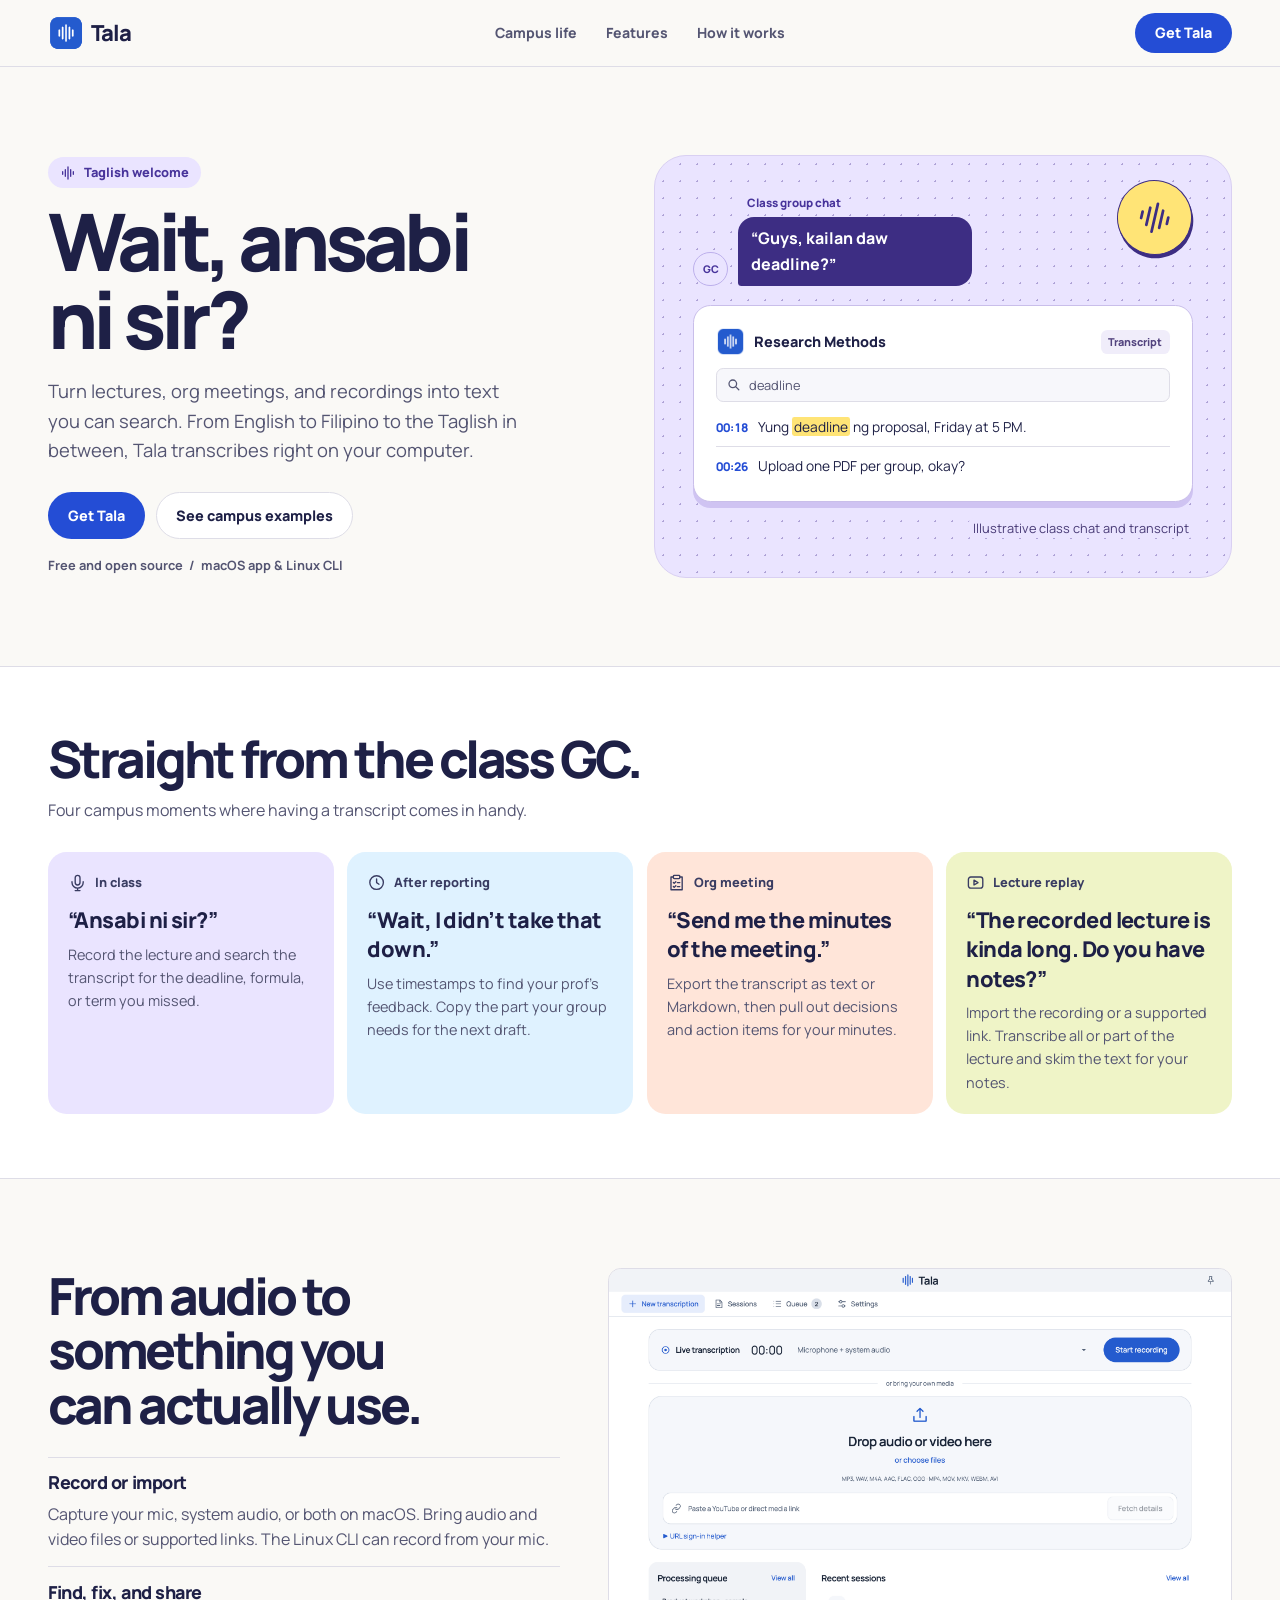
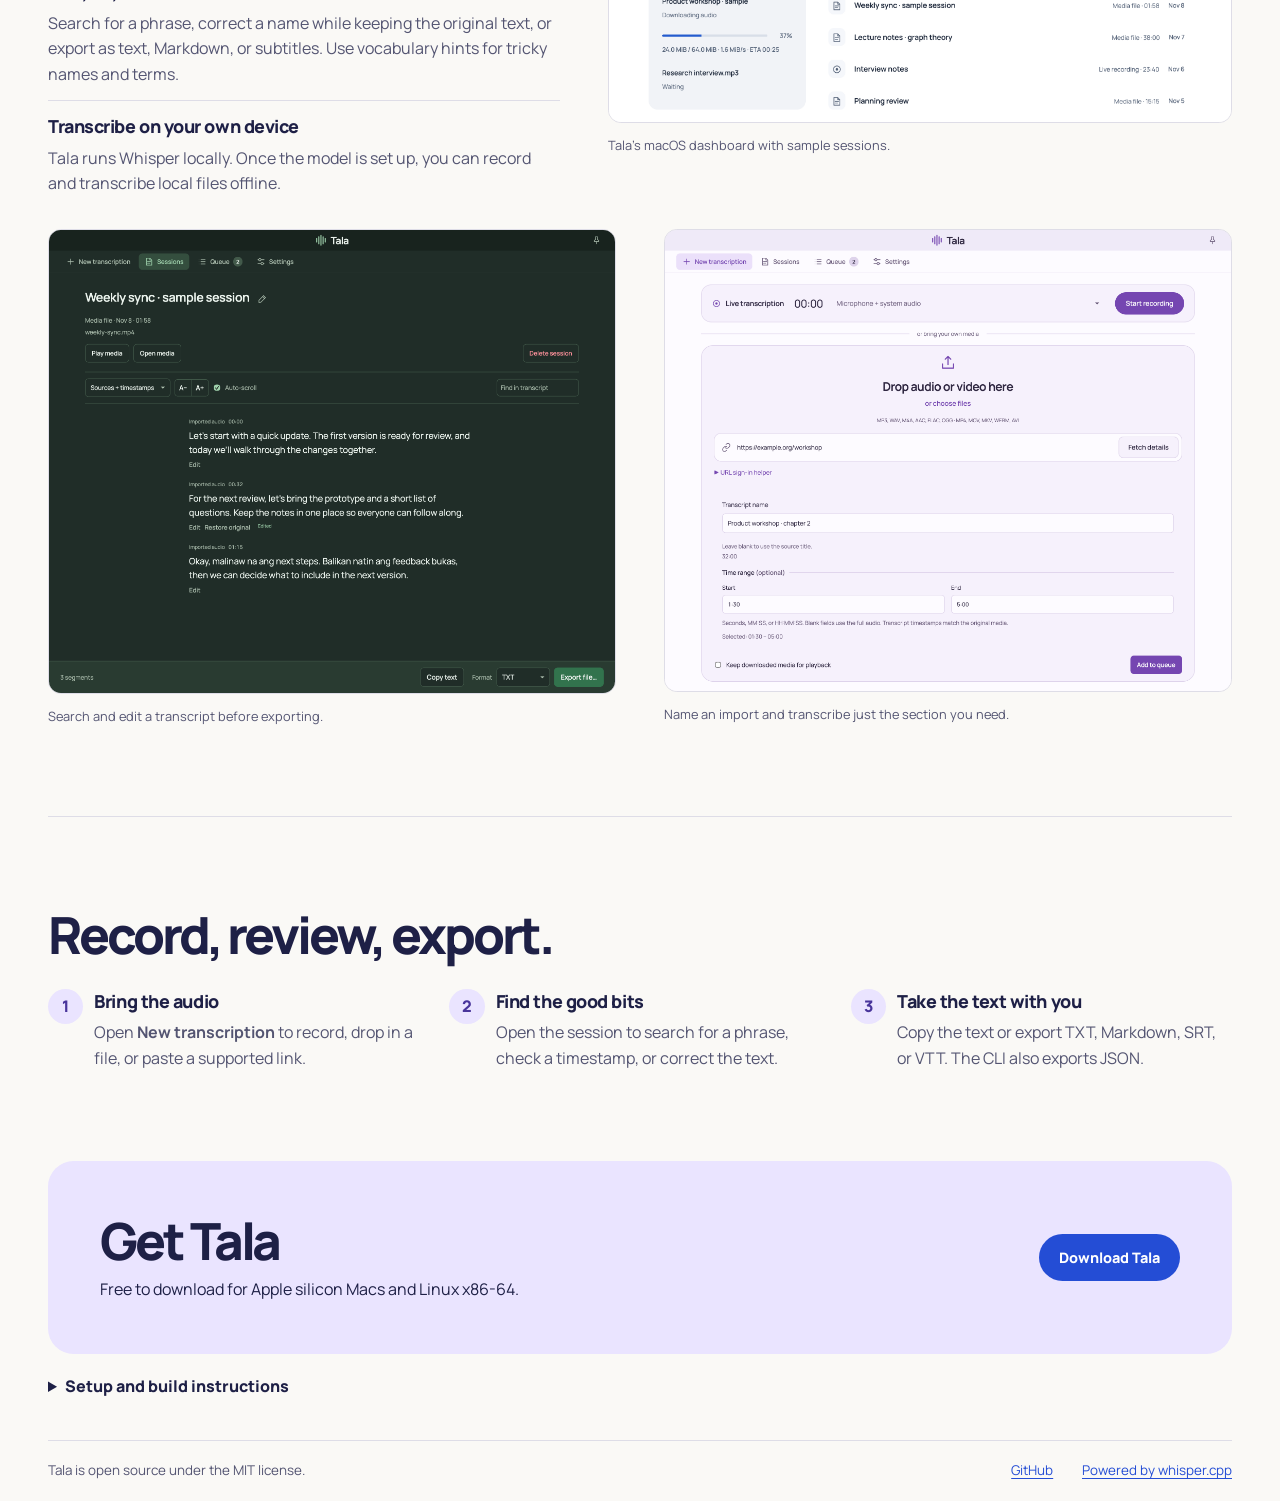
==== docs/index.html @ 5593d2cd "Refresh Tala product site for campus life" ====
<!doctype html>
<html lang="en">
<head>
  <meta charset="utf-8">
  <meta name="viewport" content="width=device-width, initial-scale=1">
  <meta name="description" content="Turn lectures, org meetings, and voice recordings into searchable transcripts with Tala. English, Filipino, and Taglish transcription runs on your own computer.">
  <meta name="theme-color" content="#faf9f6">
  <title>Tala | For every “ansabi ni sir?”</title>
  <link rel="icon" href="assets/tala-icon.png" type="image/png">
  <link rel="stylesheet" href="assets/product.css">
</head>
<body>
  <header class="site-header">
    <div class="wrap header-inner">
      <a class="wordmark" href="#top">
        <img src="assets/tala-icon.png" alt="" width="36" height="36"> Tala
      </a>
      <nav aria-label="Main navigation">
        <a href="#use-cases">Campus life</a>
        <a href="#features">Features</a>
        <a href="#how-it-works">How it works</a>
      </nav>
      <a class="button primary header-download" href="#installation">Get Tala</a>
    </div>
  </header>

  <main id="top">
    <section class="wrap introduction" aria-labelledby="title">
      <div class="intro-copy">
        <p class="tag">
          <svg aria-hidden="true" viewBox="0 0 24 24" fill="none"><path d="M4 10v4m4-7v10m4-14v18m4-14v10m4-7v4" stroke="currentColor" stroke-width="2" stroke-linecap="round"/></svg>
          Taglish welcome
        </p>
        <h1 id="title" lang="fil">Wait, ansabi <span>ni sir?</span></h1>
        <p class="intro-description">Turn lectures, org meetings, and recordings into text you can search. From English to Filipino to the Taglish in between, Tala transcribes right on your computer.</p>
        <div class="actions">
          <a class="button primary" href="#installation">Get Tala</a>
          <a class="button secondary" href="#use-cases">See campus examples</a>
        </div>
        <p class="platform">Free and open source <span aria-hidden="true">/</span> macOS app &amp; Linux CLI</p>
      </div>

      <figure class="class-preview">
        <div class="chat">
          <div class="chat-avatar" aria-hidden="true">GC</div>
          <div>
            <p class="chat-label">Class group chat</p>
            <p class="chat-bubble" lang="fil">“Guys, kailan daw deadline?”</p>
          </div>
        </div>
        <div class="wave-sticker" aria-hidden="true">
          <svg viewBox="0 0 36 36" fill="none"><path d="M6 15v6m6-11v16m6-21v26m6-21v16m6-11v6" stroke="currentColor" stroke-width="2.5" stroke-linecap="round"/></svg>
        </div>
        <div class="transcript">
          <div class="transcript-header">
            <img src="assets/tala-icon.png" alt="" width="29" height="29">
            <p>Research Methods</p>
            <span class="file-label">Transcript</span>
          </div>
          <p class="search-sample">
            <svg aria-hidden="true" viewBox="0 0 20 20" fill="none"><circle cx="8.5" cy="8.5" r="4.75" stroke="currentColor" stroke-width="1.6"/><path d="m12 12 4 4" stroke="currentColor" stroke-width="1.6" stroke-linecap="round"/></svg>
            deadline
          </p>
          <div class="transcript-line">
            <time datetime="PT18S">00:18</time>
            <p lang="fil">Yung <mark>deadline</mark> ng proposal, Friday at 5 PM.</p>
          </div>
          <div class="transcript-line">
            <time datetime="PT26S">00:26</time>
            <p>Upload one PDF per group, okay?</p>
          </div>
        </div>
        <figcaption>Illustrative class chat and transcript</figcaption>
      </figure>
    </section>

    <section class="campus-section" id="use-cases" aria-labelledby="uses-title">
      <div class="wrap section">
        <h2 id="uses-title">Straight from the class GC.</h2>
        <p class="lede">Four campus moments where having a transcript comes in handy.</p>
        <div class="campus-grid">
          <article class="campus-card lecture-card">
            <div class="card-context">
              <svg aria-hidden="true" viewBox="0 0 24 24" fill="none" stroke="currentColor" stroke-width="1.7" stroke-linecap="round" stroke-linejoin="round"><rect x="9" y="3" width="6" height="12" rx="3"/><path d="M5 11v1a7 7 0 0 0 14 0v-1m-7 8v3m-3 0h6"/></svg>
              In class
            </div>
            <h3 lang="fil">“Ansabi ni sir?”</h3>
            <p>Record the lecture and search the transcript for the deadline, formula, or term you missed.</p>
          </article>

          <article class="campus-card reporting-card">
            <div class="card-context">
              <svg aria-hidden="true" viewBox="0 0 24 24" fill="none" stroke="currentColor" stroke-width="1.7" stroke-linecap="round" stroke-linejoin="round"><circle cx="12" cy="12" r="8.5"/><path d="M12 7.5V12l3 2"/></svg>
              After reporting
            </div>
            <h3>“Wait, I didn’t take that down.”</h3>
            <p>Use timestamps to find your prof’s feedback. Copy the part your group needs for the next draft.</p>
          </article>

          <article class="campus-card org-card">
            <div class="card-context">
              <svg aria-hidden="true" viewBox="0 0 24 24" fill="none" stroke="currentColor" stroke-width="1.7" stroke-linecap="round" stroke-linejoin="round"><path d="M8 5H5v16h14V5h-3"/><rect x="8" y="3" width="8" height="4" rx="1"/><path d="m8 12 1 1 2-2m2 1h3m-8 5 1 1 2-2m2 1h3"/></svg>
              Org meeting
            </div>
            <h3>“Send me the minutes of the meeting.”</h3>
            <p>Export the transcript as text or Markdown, then pull out decisions and action items for your minutes.</p>
          </article>

          <article class="campus-card replay-card">
            <div class="card-context">
              <svg aria-hidden="true" viewBox="0 0 24 24" fill="none" stroke="currentColor" stroke-width="1.7" stroke-linecap="round" stroke-linejoin="round"><rect x="3" y="5" width="18" height="14" rx="3"/><path d="m10 9 5 3-5 3z"/></svg>
              Lecture replay
            </div>
            <h3>“The recorded lecture is kinda long. Do you have notes?”</h3>
            <p>Import the recording or a supported link. Transcribe all or part of the lecture and skim the text for your notes.</p>
          </article>
        </div>
      </div>
    </section>

    <section class="wrap section features" id="features" aria-labelledby="features-title">
      <div class="feature-overview">
        <div>
          <h2 id="features-title">From audio to something you can actually use.</h2>
          <div class="feature-list">
            <article>
              <h3>Record or import</h3>
              <p>Capture your mic, system audio, or both on macOS. Bring audio and video files or supported links. The Linux CLI can record from your mic.</p>
            </article>
            <article>
              <h3>Find, fix, and share</h3>
              <p>Search for a phrase, correct a name while keeping the original text, or export as text, Markdown, or subtitles. Use vocabulary hints for tricky names and terms.</p>
            </article>
            <article>
              <h3>Transcribe on your own device</h3>
              <p>Tala runs Whisper locally. Once the model is set up, you can record and transcribe local files offline.</p>
            </article>
          </div>
        </div>
        <figure class="product-shot">
          <a href="screenshots/home.png">
            <img src="screenshots/home.png" width="2200" height="1600" alt="Tala’s macOS dashboard with live recording, file and link imports, and recent sessions" loading="lazy">
          </a>
          <figcaption>Tala’s macOS dashboard with sample sessions.</figcaption>
        </figure>
      </div>
      <div class="gallery">
        <figure class="product-shot">
          <a href="screenshots/transcript.png">
            <img src="screenshots/transcript.png" width="2200" height="1800" alt="Tala’s transcript editor with timestamps, corrections, and export controls" loading="lazy">
          </a>
          <figcaption>Search and edit a transcript before exporting.</figcaption>
        </figure>
        <figure class="product-shot">
          <a href="screenshots/import.png">
            <img src="screenshots/import.png" width="2200" height="1794" alt="Tala’s link import form with an editable transcript name and start and end timestamps" loading="lazy">
          </a>
          <figcaption>Name an import and transcribe just the section you need.</figcaption>
        </figure>
      </div>
    </section>

    <section class="wrap section workflow" id="how-it-works" aria-labelledby="flow-title">
      <h2 id="flow-title">Record, review, export.</h2>
      <ol class="steps">
        <li>
          <h3>Bring the audio</h3>
          <p>Open <strong>New transcription</strong> to record, drop in a file, or paste a supported link.</p>
        </li>
        <li>
          <h3>Find the good bits</h3>
          <p>Open the session to search for a phrase, check a timestamp, or correct the text.</p>
        </li>
        <li>
          <h3>Take the text with you</h3>
          <p>Copy the text or export TXT, Markdown, SRT, or VTT. The CLI also exports JSON.</p>
        </li>
      </ol>
    </section>

    <section class="wrap installation" id="installation" aria-labelledby="install-title">
      <div class="download-panel">
        <div>
          <h2 id="install-title">Get Tala</h2>
          <p>Free to download for Apple silicon Macs and Linux x86-64.</p>
        </div>
        <a class="button primary" href="https://github.com/Ajtn05/Tala/releases/latest">Download Tala</a>
      </div>
      <details class="setup">
        <summary>Setup and build instructions</summary>
        <p class="lede">Building from source requires Go 1.25 or later, CMake, pkg-config, and a native compiler toolchain.</p>
        <div class="setup-grid">
          <article>
            <h3>macOS 14.2 or later</h3>
            <pre><code>make setup
make bundle
open dist/Tala.app</code></pre>
            <p>In Settings, choose a verified Whisper Large v3 Turbo model or download it. Grant audio and Documents access when prompted.</p>
          </article>
          <article>
            <h3>Linux CLI</h3>
            <pre><code>make setup
make build
./tala --ensure-model</code></pre>
            <p>On Debian or Ubuntu, install <code>libasound2-dev</code> before building. Run <code>./tala --help</code> for recording and import options.</p>
          </article>
        </div>
        <p>File imports use FFmpeg and ffprobe. URL imports also use yt-dlp. The model download is approximately 1.6 GB.</p>
      </details>
    </section>
  </main>

  <footer class="wrap site-footer">
    <span>Tala is open source under the MIT license.</span>
    <div>
      <a href="https://github.com/Ajtn05/Tala">GitHub</a>
      <a href="https://github.com/ggml-org/whisper.cpp">Powered by whisper.cpp</a>
    </div>
  </footer>
</body>
</html>
---- docs/assets/product.css ----
@font-face {
  font-family: Manrope;
  src: url("manrope.ttf") format("truetype");
  font-weight: 200 800;
  font-display: swap;
}

:root {
  color-scheme: light;
  --canvas: #faf9f6;
  --paper: #fff;
  --ink: #1e2046;
  --muted: #545572;
  --line: #dedde7;
  --accent: #244dd5;
  --accent-hover: #193ab3;
  --lilac: #eae4ff;
  --sky: #dff2ff;
  --peach: #ffe5d9;
  --lime: #eff4c7;
  --yellow: #ffe476;
  --measure: 74rem;
  font: 16px/1.6 Manrope, system-ui, sans-serif;
  color: var(--ink);
  background: var(--canvas);
}

*, *::before, *::after { box-sizing: border-box; }
body, figure, h1, h2, h3, p { margin: 0; }
img { display: block; max-width: 100%; }
a { color: var(--accent); text-underline-offset: .22em; }
:focus-visible { outline: 2px solid var(--accent); outline-offset: 5px; }
.wrap { width: min(var(--measure), calc(100% - 2 * clamp(1rem, 4vw, 3rem))); margin-inline: auto; }
section[id] { scroll-margin-top: 1rem; }

.site-header { border-bottom: 1px solid var(--line); }
.header-inner {
  display: grid;
  grid-template-columns: 1fr auto 1fr;
  align-items: center;
  gap: .75rem 1.25rem;
  padding-block: .8rem;
}

.wordmark {
  display: inline-flex;
  align-items: center;
  gap: .45rem;
  justify-self: start;
  color: var(--ink);
  text-decoration: none;
  font-size: 1.38rem;
  font-weight: 800;
  letter-spacing: -.045em;
}

nav, .actions, .site-footer div {
  display: flex;
  flex-wrap: wrap;
  align-items: center;
  gap: .6rem clamp(.8rem, 3vw, 1.8rem);
}

nav a {
  color: var(--muted);
  text-decoration: none;
  font-size: .88rem;
  font-weight: 750;
}

nav a:hover { color: var(--accent); text-decoration: underline; }

.button {
  display: inline-flex;
  min-height: 2.85rem;
  align-items: center;
  justify-content: center;
  padding: .68rem 1.2rem;
  border: 1px solid transparent;
  border-radius: 999px;
  text-decoration: none;
  font-size: .9rem;
  font-weight: 800;
}

.primary { background: var(--accent); color: var(--paper); }
.primary:hover { background: var(--accent-hover); }
.secondary { border-color: var(--line); color: var(--ink); background: var(--paper); }
.secondary:hover { border-color: var(--accent); color: var(--accent); }
.header-download { justify-self: end; min-height: 2.5rem; padding-block: .46rem; }

.introduction {
  display: grid;
  grid-template-columns: minmax(0, .96fr) minmax(0, 1fr);
  align-items: center;
  gap: clamp(2rem, 4vw, 4rem);
  padding-block: clamp(3.75rem, 7vw, 5.5rem);
}

.tag {
  display: inline-flex;
  gap: .45rem;
  align-items: center;
  padding: .34rem .78rem;
  border-radius: 999px;
  background: var(--lilac);
  color: #48349b;
  font-size: .8rem;
  font-weight: 800;
}

.tag svg, .search-sample svg { width: 1rem; height: 1rem; flex: none; }

h1, h2, h3 { font-weight: 800; }
h1, h2 { line-height: 1.06; letter-spacing: -.06em; }
h1 {
  margin-block: .85rem 1.15rem;
  font-size: clamp(3.5rem, 6.2vw, 6rem);
  line-height: .99;
}

h1 span { white-space: nowrap; }
h2 { font-size: clamp(2rem, 4vw, 3.6rem); text-wrap: balance; }
h3 { font-size: 1.12rem; line-height: 1.35; letter-spacing: -.025em; }
.intro-description { max-width: 43ch; color: var(--muted); font-size: clamp(1rem, 1.65vw, 1.15rem); }
.actions { gap: .65rem; margin-top: 1.65rem; }
.platform { margin-top: 1rem; color: var(--muted); font-size: .8rem; font-weight: 700; }
.platform span { margin-inline: .24em; }

.class-preview {
  position: relative;
  padding: clamp(1.2rem, 3vw, 2.5rem);
  border: 1px solid #d9d0f2;
  border-radius: 2rem;
  background-color: var(--lilac);
  background-image: radial-gradient(#afa3d7 1px, transparent 1px);
  background-size: 17px 17px;
}

.chat {
  position: relative;
  z-index: 1;
  display: flex;
  align-items: end;
  gap: .65rem;
  width: fit-content;
  max-width: calc(100% - 3.5rem);
  margin-bottom: 1.15rem;
}

.chat-avatar {
  display: grid;
  flex: 0 0 2.15rem;
  height: 2.15rem;
  place-items: center;
  border: 1px solid #bdb0ec;
  border-radius: 50%;
  background: var(--lilac);
  color: #48349b;
  font-size: .66rem;
  font-weight: 800;
}

.chat-label {
  width: fit-content;
  margin: 0 0 .3rem .3rem;
  padding-inline: .25rem;
  border-radius: .3rem;
  background: var(--lilac);
  color: #48349b;
  font-size: .72rem;
  font-weight: 800;
}

.chat-bubble {
  width: fit-content;
  padding: .56rem .8rem;
  border-radius: 1rem 1rem 1rem .22rem;
  background: #3d2d83;
  color: var(--paper);
  font-size: clamp(.84rem, 1.5vw, 1rem);
  font-weight: 750;
}

.wave-sticker {
  position: absolute;
  top: 1.55rem;
  right: clamp(1.1rem, 3vw, 2.5rem);
  display: grid;
  width: clamp(3.15rem, 6vw, 4.7rem);
  aspect-ratio: 1;
  place-items: center;
  border: 1px solid #3d2d83;
  border-radius: 50%;
  background: var(--yellow);
  box-shadow: 2px 3px #3d2d83;
  color: #3d2d83;
  transform: rotate(13deg);
}

.wave-sticker svg { width: 54%; }

.transcript {
  padding: clamp(.8rem, 2vw, 1.35rem);
  border: 1px solid #c9beea;
  border-radius: 1.1rem;
  background: var(--paper);
  box-shadow: 0 6px 0 #cfc3f2;
}

.transcript-header {
  display: flex;
  flex-wrap: wrap;
  gap: .35rem .55rem;
  align-items: center;
  font-size: .9rem;
  font-weight: 800;
}

.file-label {
  margin-left: auto;
  padding: .2rem .48rem;
  border-radius: .4rem;
  background: #f0edfa;
  color: #53447f;
  font-size: .68rem;
}

.search-sample {
  display: flex;
  align-items: center;
  gap: .45rem;
  margin-block: .75rem .35rem;
  padding: .35rem .55rem;
  border: 1px solid var(--line);
  border-radius: .45rem;
  background: #f7f7fb;
  color: var(--muted);
  font-size: .8rem;
}

.transcript-line {
  display: grid;
  grid-template-columns: auto 1fr;
  align-items: baseline;
  gap: .65rem;
  padding-block: .52rem;
  font-size: .86rem;
}

.transcript-line + .transcript-line { border-top: 1px solid var(--line); padding-bottom: .1rem; }
.transcript-line time { color: var(--accent); font-size: .75rem; font-weight: 800; font-variant-numeric: tabular-nums; }
mark { padding-inline: .14em; border-radius: .15rem; background: var(--yellow); color: inherit; }
figcaption { margin-top: .75rem; color: var(--muted); font-size: .8rem; }
.class-preview figcaption {
  width: fit-content;
  margin: 1rem 0 0 auto;
  padding-inline: .25rem;
  border-radius: .25rem;
  background: var(--lilac);
  color: #493b77;
}

.section { padding-block: clamp(3.5rem, 7vw, 6rem); }
.lede { margin-top: .8rem; max-width: 62ch; color: var(--muted); }
.campus-section { border-block: 1px solid var(--line); background: var(--paper); }
.campus-section .section { padding-block: clamp(3.25rem, 5vw, 4.5rem); }
.campus-grid {
  display: grid;
  grid-template-columns: repeat(4, minmax(0, 1fr));
  gap: .85rem;
  margin-top: 1.8rem;
}

.campus-card { padding: 1.25rem; border-radius: 1.15rem; }
.lecture-card { background: var(--lilac); }
.reporting-card { background: var(--sky); }
.org-card { background: var(--peach); }
.replay-card { background: var(--lime); }
.card-context {
  display: flex;
  align-items: center;
  gap: .48rem;
  margin-bottom: .85rem;
  color: #393c62;
  font-size: .8rem;
  font-weight: 800;
}

.card-context svg { width: 1.2rem; height: 1.2rem; flex: none; }
.campus-card h3 { font-size: clamp(1.2rem, 1.7vw, 1.48rem); }
.campus-card p, .feature-list p, .steps p, .setup-grid p { margin-top: .45rem; color: var(--muted); }
.campus-card p { font-size: .9rem; }

.feature-overview, .gallery, .setup-grid {
  display: grid;
  grid-template-columns: repeat(2, minmax(0, 1fr));
  gap: clamp(1.25rem, 4vw, 3rem);
  align-items: start;
}

.feature-overview { grid-template-columns: minmax(0, .82fr) minmax(0, 1fr); }
.feature-list { margin-top: 1.6rem; }
.feature-list article { border-top: 1px solid var(--line); padding-block: .8rem; }
.feature-list article:last-child { padding-bottom: 0; }
.gallery { margin-top: 2rem; }
.product-shot a { display: block; border-radius: .8rem; }
.product-shot img { width: 100%; height: auto; border: 1px solid var(--line); border-radius: inherit; }

.workflow { border-top: 1px solid var(--line); }
.steps {
  display: grid;
  grid-template-columns: repeat(3, minmax(0, 1fr));
  gap: 1.25rem;
  margin: 1.75rem 0 0;
  padding: 0;
  list-style: none;
  counter-reset: workflow;
}

.steps li {
  position: relative;
  padding-left: 2.9rem;
  counter-increment: workflow;
}

.steps li::before {
  position: absolute;
  inset: 0 auto auto 0;
  display: grid;
  width: 2.2rem;
  aspect-ratio: 1;
  place-items: center;
  border-radius: 50%;
  background: var(--lilac);
  color: #48349b;
  font-weight: 800;
  content: counter(workflow);
}

.installation { padding-bottom: 2.5rem; }
.download-panel {
  display: flex;
  justify-content: space-between;
  align-items: center;
  flex-wrap: wrap;
  gap: 1.25rem;
  padding: clamp(1.5rem, 5vw, 3.25rem);
  border-radius: 1.6rem;
  background: var(--lilac);
}

.download-panel p { margin-top: .6rem; }
.setup { margin-top: 1.25rem; color: var(--muted); }
.setup summary { width: fit-content; cursor: pointer; color: var(--ink); font-weight: 800; }
.setup-grid { margin-block: 1rem; }
.setup-grid h3 { color: var(--ink); }
pre {
  overflow-x: auto;
  padding: .8rem 1rem;
  border: 1px solid var(--line);
  border-radius: .5rem;
  background: var(--paper);
}
code { font-family: ui-monospace, SFMono-Regular, Consolas, monospace; font-size: .92em; }

.site-footer {
  display: flex;
  justify-content: space-between;
  flex-wrap: wrap;
  gap: .8rem 1.5rem;
  padding-block: 1.2rem;
  border-top: 1px solid var(--line);
  color: var(--muted);
  font-size: .84rem;
}

@media (max-width: 59rem) {
  .campus-grid { grid-template-columns: repeat(2, minmax(0, 1fr)); }
  .campus-card { padding: 1.15rem; }
}

@media (max-width: 48rem) {
  .introduction, .feature-overview { grid-template-columns: minmax(0, 1fr); }
  .introduction { gap: 2rem; }
  h1 { max-width: 14ch; }
  .class-preview { max-width: 38rem; }
}

@media (max-width: 36rem) {
  .header-inner { grid-template-columns: 1fr auto; }
  nav { grid-column: 1 / -1; grid-row: 2; }
  .introduction { padding-block: 2.65rem 3.25rem; }
  h1 { font-size: clamp(2.85rem, 14vw, 3.75rem); }
  .gallery, .steps, .setup-grid { grid-template-columns: minmax(0, 1fr); }
  .class-preview { border-radius: 1.25rem; }
}

@media (max-width: 29rem) {
  .campus-grid { grid-template-columns: minmax(0, 1fr); }
}
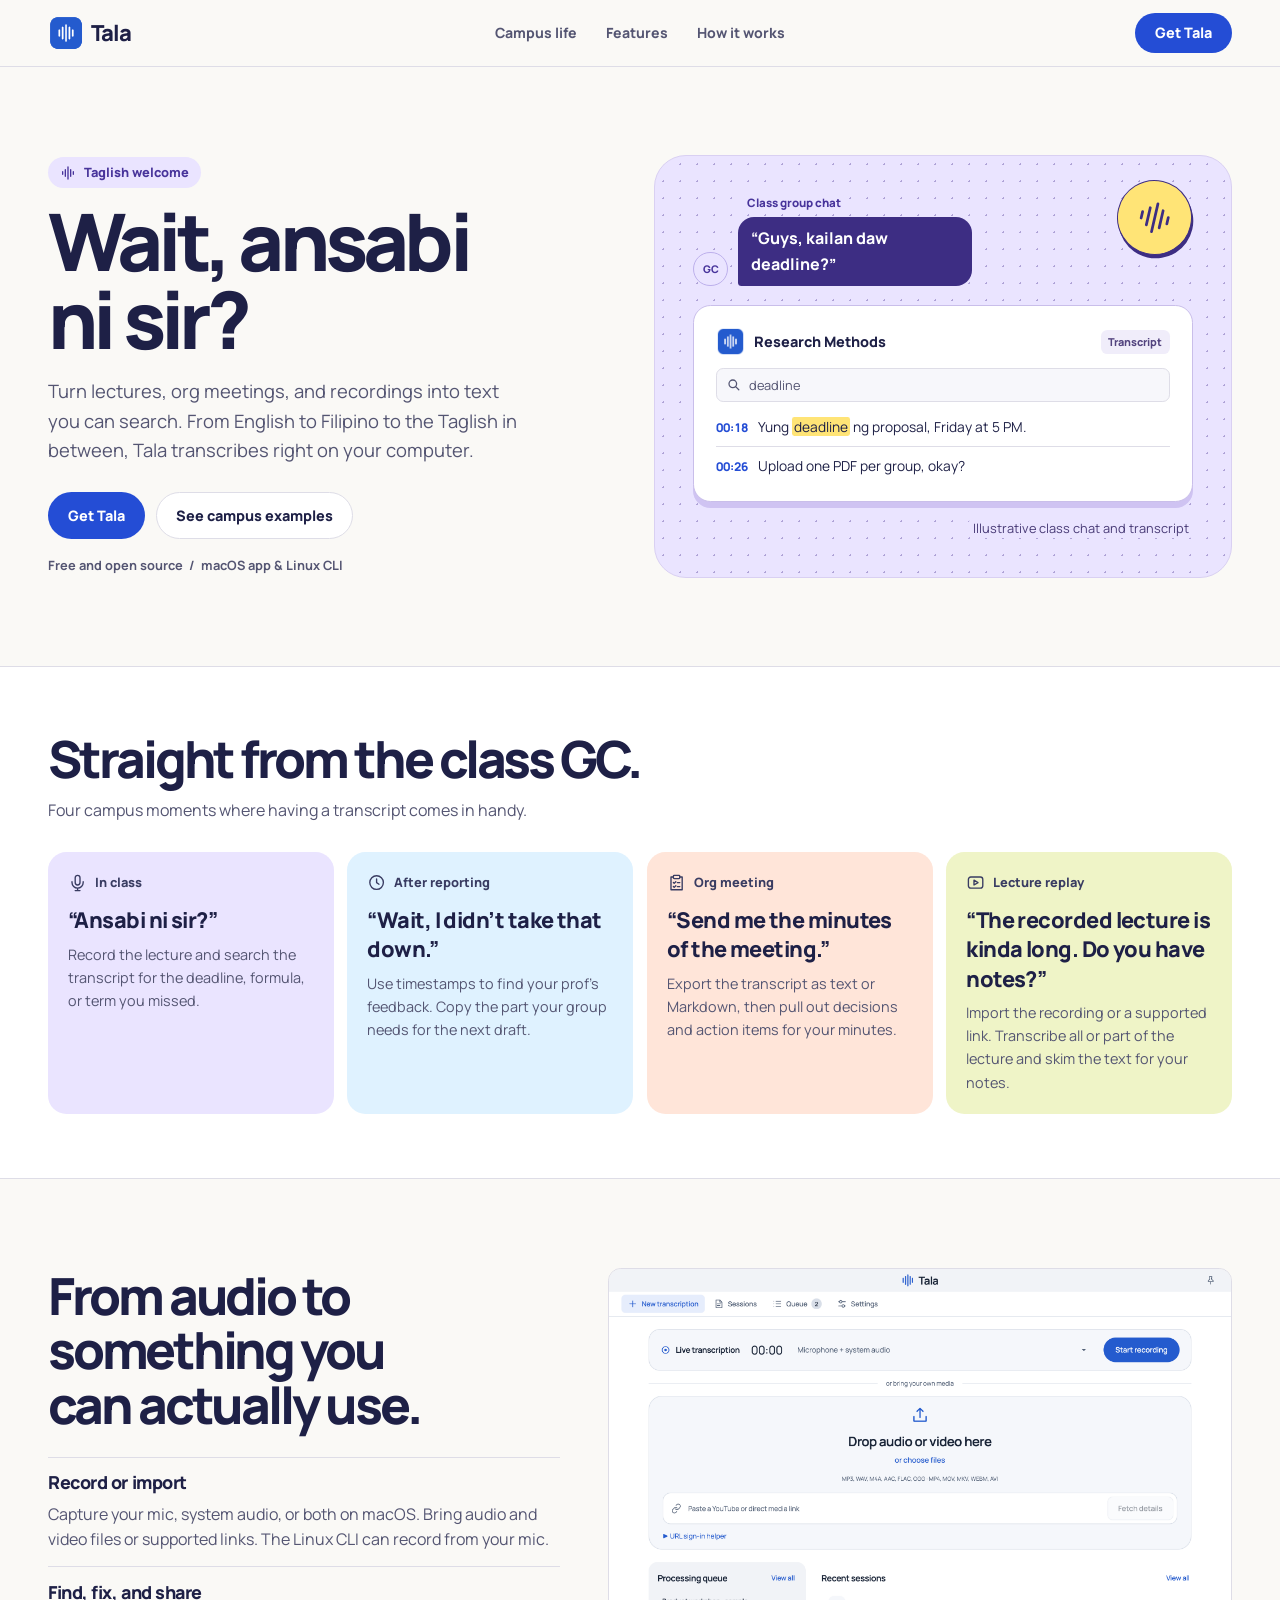
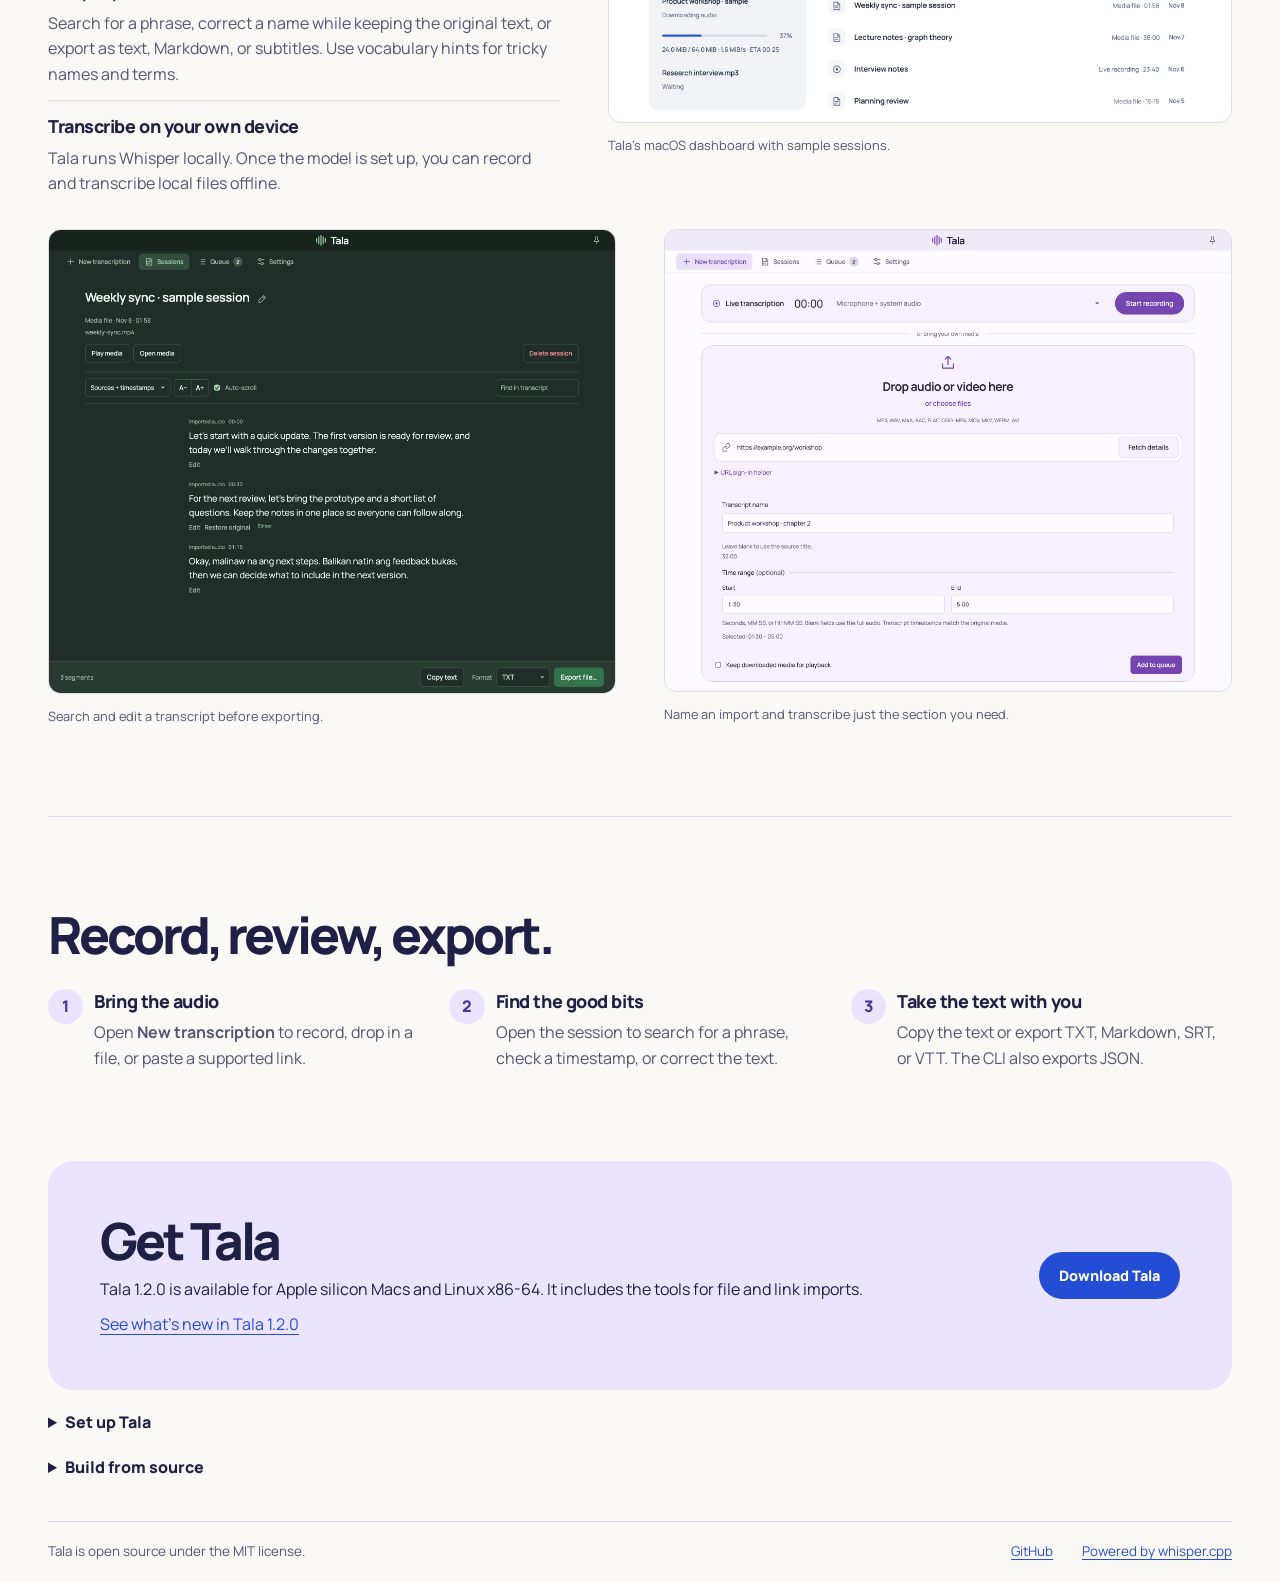
==== commit 04938c5e: "Feature Tala 1.2.0 on the product page" ====
--- a/docs/index.html
+++ b/docs/index.html
@@ -182,12 +182,31 @@
       <div class="download-panel">
         <div>
           <h2 id="install-title">Get Tala</h2>
-          <p>Free to download for Apple silicon Macs and Linux x86-64.</p>
+          <p>Tala 1.2.0 is available for Apple silicon Macs and Linux x86-64. It includes the tools for file and link imports.</p>
+          <p><a href="https://github.com/Ajtn05/Tala/releases/tag/v1.2.0">See what’s new in Tala 1.2.0</a></p>
         </div>
         <a class="button primary" href="https://github.com/Ajtn05/Tala/releases/latest">Download Tala</a>
       </div>
       <details class="setup">
-        <summary>Setup and build instructions</summary>
+        <summary>Set up Tala</summary>
+        <div class="setup-grid">
+          <article>
+            <h3>Apple silicon Mac</h3>
+            <p><a href="https://github.com/Ajtn05/Tala/releases/latest/download/Tala.dmg">Download the Mac disk image</a></p>
+            <p>On macOS 14.2 or later, open the disk image and drag Tala into Applications. If macOS blocks the app, choose <strong>Open Anyway</strong> in <strong>System Settings → Privacy &amp; Security</strong>.</p>
+            <p>In Tala’s <strong>Settings</strong>, download the Whisper model (1.6 GB) or choose an existing Whisper Large v3 Turbo model. Open <strong>New transcription</strong> to record, add a file, or paste a supported link.</p>
+          </article>
+          <article>
+            <h3>Linux x86-64</h3>
+            <p><a href="https://github.com/Ajtn05/Tala/releases/latest/download/tala-linux-x86_64.tar.gz">Download the Linux archive</a></p>
+            <p>Extract the archive and keep the <code>tala-tools</code> folder next to <code>tala</code>. Open a terminal in the extracted folder and set up the Whisper model.</p>
+            <pre><code>./tala --ensure-model</code></pre>
+            <p>Run <code>./tala --help</code> for recording and import options.</p>
+          </article>
+        </div>
+      </details>
+      <details class="setup">
+        <summary>Build from source</summary>
         <p class="lede">Building from source requires Go 1.25 or later, CMake, pkg-config, and a native compiler toolchain.</p>
         <div class="setup-grid">
           <article>
@@ -205,7 +224,6 @@
             <p>On Debian or Ubuntu, install <code>libasound2-dev</code> before building. Run <code>./tala --help</code> for recording and import options.</p>
           </article>
         </div>
-        <p>File imports use FFmpeg and ffprobe. URL imports also use yt-dlp. The model download is approximately 1.6 GB.</p>
       </details>
     </section>
   </main>
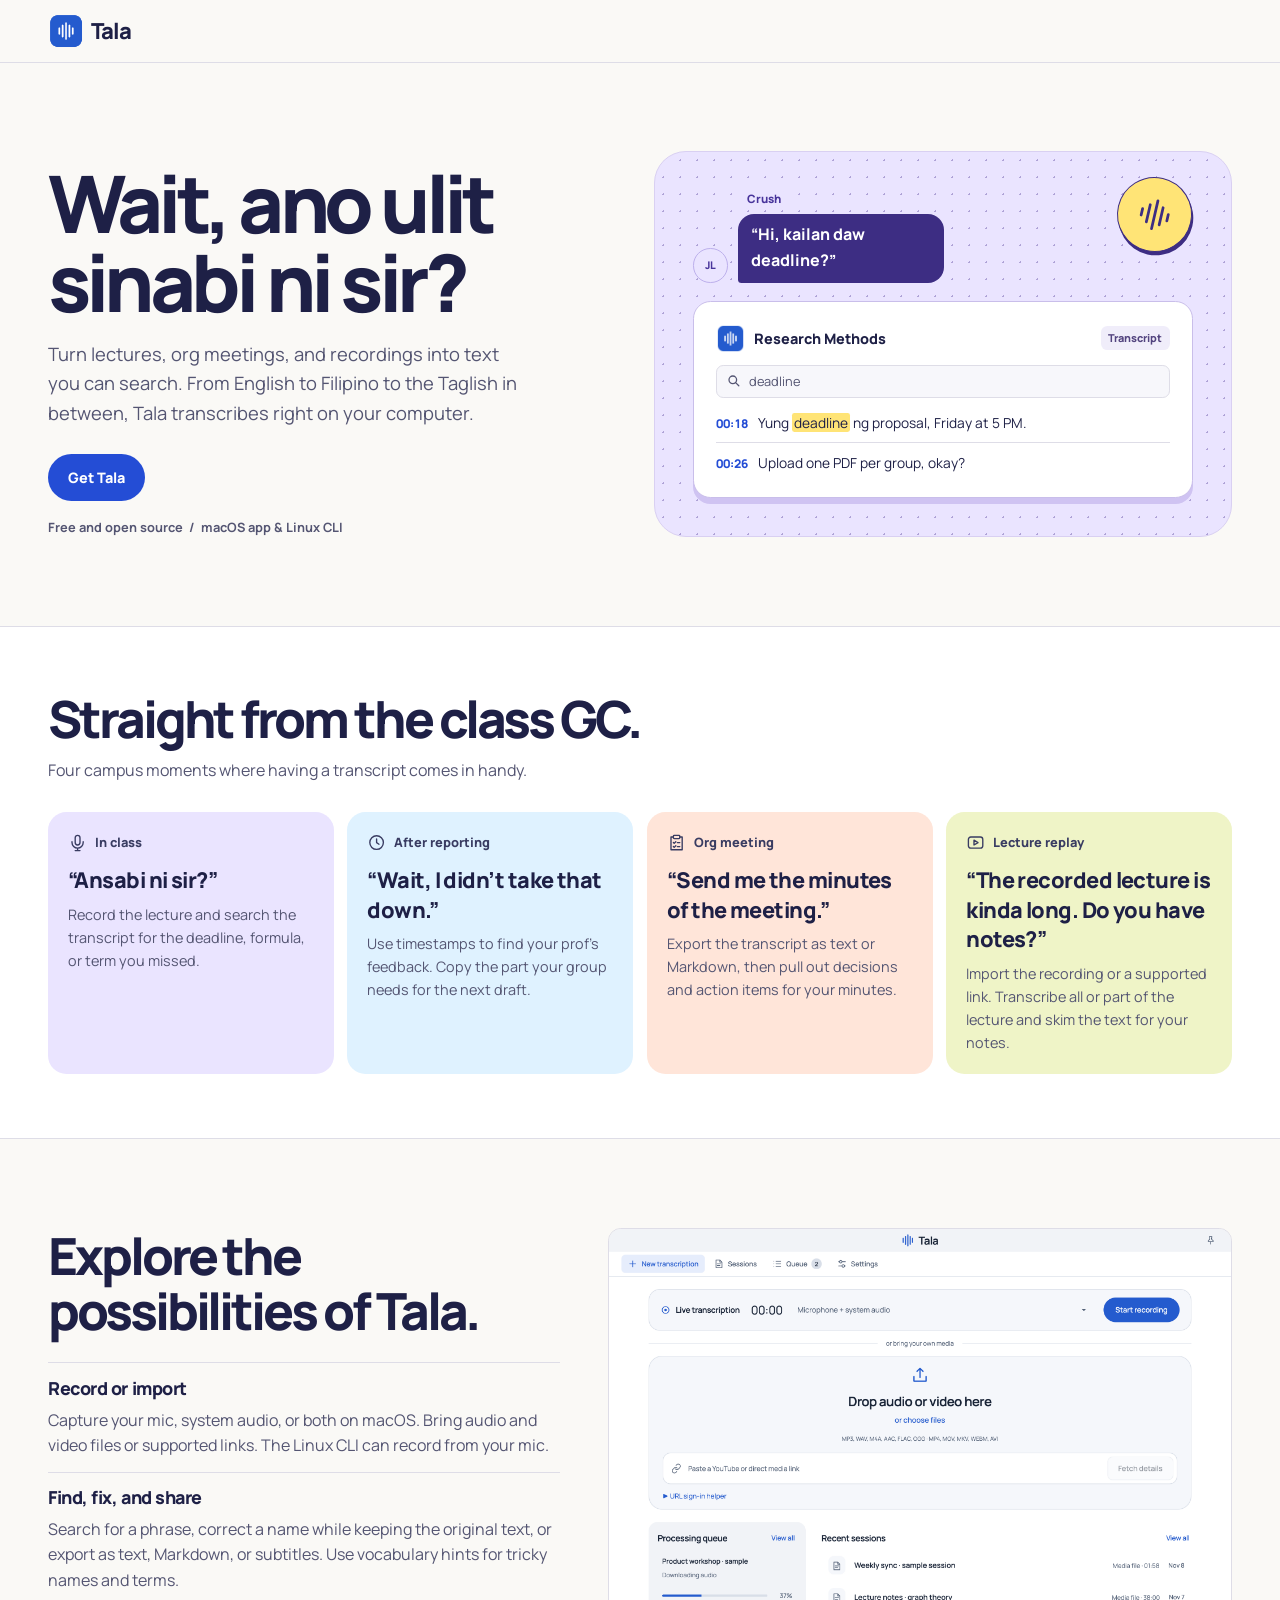
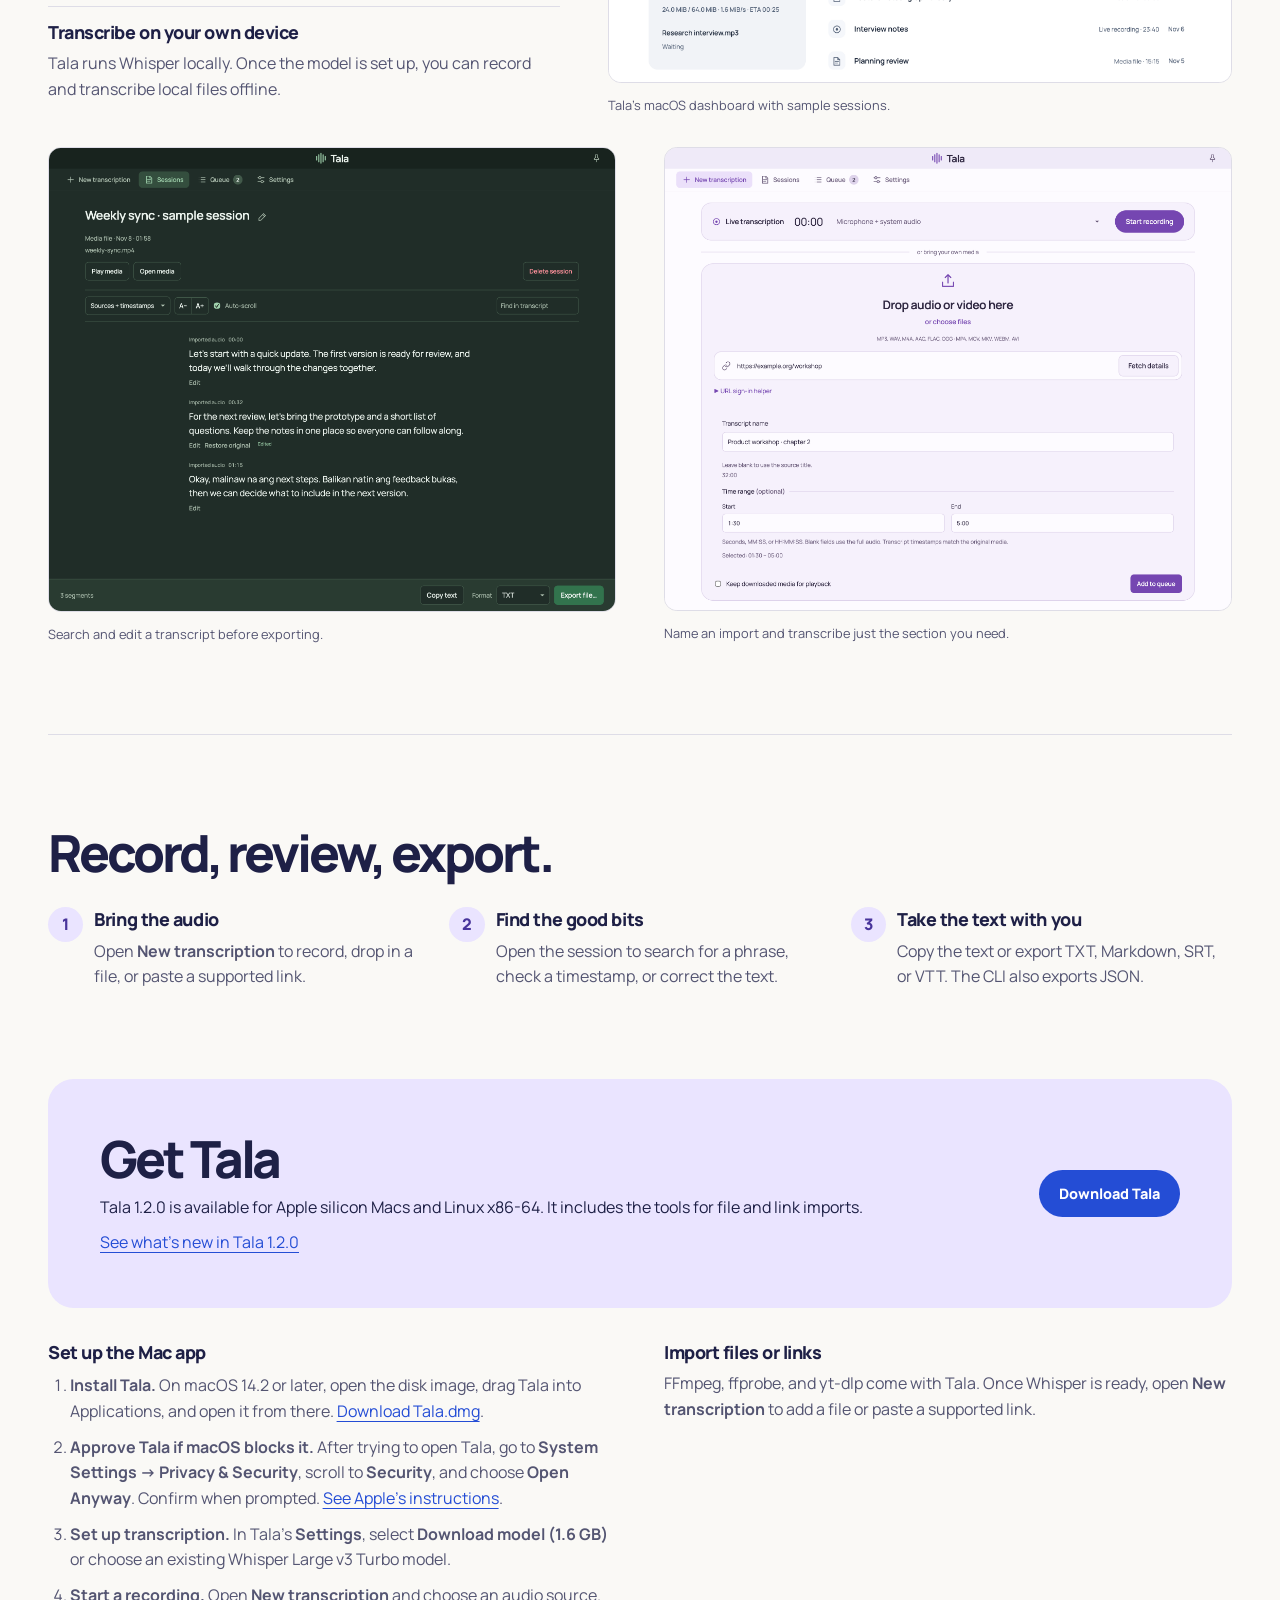
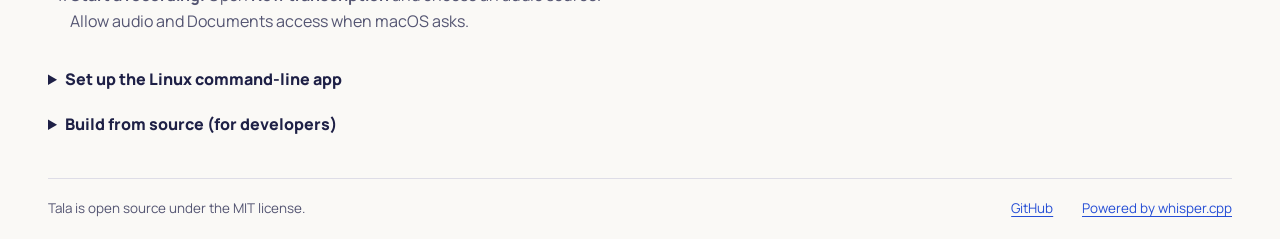
==== commit f3174e96: "Publish the local Tala product page edits" ====
--- a/docs/index.html
+++ b/docs/index.html
@@ -15,37 +15,26 @@
       <a class="wordmark" href="#top">
         <img src="assets/tala-icon.png" alt="" width="36" height="36"> Tala
       </a>
-      <nav aria-label="Main navigation">
-        <a href="#use-cases">Campus life</a>
-        <a href="#features">Features</a>
-        <a href="#how-it-works">How it works</a>
-      </nav>
-      <a class="button primary header-download" href="#installation">Get Tala</a>
     </div>
   </header>
 
   <main id="top">
     <section class="wrap introduction" aria-labelledby="title">
       <div class="intro-copy">
-        <p class="tag">
-          <svg aria-hidden="true" viewBox="0 0 24 24" fill="none"><path d="M4 10v4m4-7v10m4-14v18m4-14v10m4-7v4" stroke="currentColor" stroke-width="2" stroke-linecap="round"/></svg>
-          Taglish welcome
-        </p>
-        <h1 id="title" lang="fil">Wait, ansabi <span>ni sir?</span></h1>
+        <h1 id="title" lang="fil">Wait, ano ulit <span>sinabi ni sir?</span></h1>
         <p class="intro-description">Turn lectures, org meetings, and recordings into text you can search. From English to Filipino to the Taglish in between, Tala transcribes right on your computer.</p>
         <div class="actions">
           <a class="button primary" href="#installation">Get Tala</a>
-          <a class="button secondary" href="#use-cases">See campus examples</a>
         </div>
         <p class="platform">Free and open source <span aria-hidden="true">/</span> macOS app &amp; Linux CLI</p>
       </div>
 
       <figure class="class-preview">
         <div class="chat">
-          <div class="chat-avatar" aria-hidden="true">GC</div>
+          <div class="chat-avatar" aria-hidden="true">JL</div>
           <div>
-            <p class="chat-label">Class group chat</p>
-            <p class="chat-bubble" lang="fil">“Guys, kailan daw deadline?”</p>
+            <p class="chat-label">Crush</p>
+            <p class="chat-bubble" lang="fil">“Hi, kailan daw deadline?”</p>
           </div>
         </div>
         <div class="wave-sticker" aria-hidden="true">
@@ -70,7 +59,6 @@
             <p>Upload one PDF per group, okay?</p>
           </div>
         </div>
-        <figcaption>Illustrative class chat and transcript</figcaption>
       </figure>
     </section>
 
@@ -121,7 +109,7 @@
     <section class="wrap section features" id="features" aria-labelledby="features-title">
       <div class="feature-overview">
         <div>
-          <h2 id="features-title">From audio to something you can actually use.</h2>
+          <h2 id="features-title">Explore the possibilities of Tala.</h2>
           <div class="feature-list">
             <article>
               <h3>Record or import</h3>
@@ -187,41 +175,42 @@
         </div>
         <a class="button primary" href="https://github.com/Ajtn05/Tala/releases/latest">Download Tala</a>
       </div>
+      <div class="setup-grid install-guide">
+        <article>
+          <h3>Set up the Mac app</h3>
+          <ol class="setup-steps">
+            <li><strong>Install Tala.</strong> On macOS 14.2 or later, open the disk image, drag Tala into Applications, and open it from there. <a href="https://github.com/Ajtn05/Tala/releases/latest/download/Tala.dmg">Download Tala.dmg</a>.</li>
+            <li><strong>Approve Tala if macOS blocks it.</strong> After trying to open Tala, go to <strong>System Settings → Privacy &amp; Security</strong>, scroll to <strong>Security</strong>, and choose <strong>Open Anyway</strong>. Confirm when prompted. <a href="https://support.apple.com/en-ph/102445">See Apple’s instructions</a>.</li>
+            <li><strong>Set up transcription.</strong> In Tala’s <strong>Settings</strong>, select <strong>Download model (1.6 GB)</strong> or choose an existing Whisper Large v3 Turbo model.</li>
+            <li><strong>Start a recording.</strong> Open <strong>New transcription</strong> and choose an audio source. Allow audio and Documents access when macOS asks.</li>
+          </ol>
+        </article>
+        <article>
+          <h3>Import files or links</h3>
+          <p>FFmpeg, ffprobe, and yt-dlp come with Tala. Once Whisper is ready, open <strong>New transcription</strong> to add a file or paste a supported link.</p>
+        </article>
+      </div>
       <details class="setup">
-        <summary>Set up Tala</summary>
+        <summary>Set up the Linux command-line app</summary>
+        <p class="lede">Extract the archive, open a terminal in the extracted folder, and run this command to download the 1.6 GB transcription model. <a href="https://github.com/Ajtn05/Tala/releases/latest/download/tala-linux-x86_64.tar.gz">Download the Linux archive</a>.</p>
+        <pre><code>./tala --ensure-model</code></pre>
+        <p>Run <code>./tala --help</code> for recording and import options. Keep the extracted <code>tala-tools</code> folder next to the executable.</p>
+      </details>
+      <details class="setup">
+        <summary>Build from source (for developers)</summary>
+        <p class="lede">To compile Tala yourself, install Go 1.25 or later, CMake, pkg-config, and a native compiler toolchain. Run the commands from the Tala source checkout.</p>
         <div class="setup-grid">
           <article>
-            <h3>Apple silicon Mac</h3>
-            <p><a href="https://github.com/Ajtn05/Tala/releases/latest/download/Tala.dmg">Download the Mac disk image</a></p>
-            <p>On macOS 14.2 or later, open the disk image and drag Tala into Applications. If macOS blocks the app, choose <strong>Open Anyway</strong> in <strong>System Settings → Privacy &amp; Security</strong>.</p>
-            <p>In Tala’s <strong>Settings</strong>, download the Whisper model (1.6 GB) or choose an existing Whisper Large v3 Turbo model. Open <strong>New transcription</strong> to record, add a file, or paste a supported link.</p>
-          </article>
-          <article>
-            <h3>Linux x86-64</h3>
-            <p><a href="https://github.com/Ajtn05/Tala/releases/latest/download/tala-linux-x86_64.tar.gz">Download the Linux archive</a></p>
-            <p>Extract the archive and keep the <code>tala-tools</code> folder next to <code>tala</code>. Open a terminal in the extracted folder and set up the Whisper model.</p>
-            <pre><code>./tala --ensure-model</code></pre>
-            <p>Run <code>./tala --help</code> for recording and import options.</p>
-          </article>
-        </div>
-      </details>
-      <details class="setup">
-        <summary>Build from source</summary>
-        <p class="lede">Building from source requires Go 1.25 or later, CMake, pkg-config, and a native compiler toolchain.</p>
-        <div class="setup-grid">
-          <article>
-            <h3>macOS 14.2 or later</h3>
+            <h3>Build the macOS app</h3>
             <pre><code>make setup
 make bundle
 open dist/Tala.app</code></pre>
-            <p>In Settings, choose a verified Whisper Large v3 Turbo model or download it. Grant audio and Documents access when prompted.</p>
           </article>
           <article>
-            <h3>Linux CLI</h3>
+            <h3>Build the Linux CLI</h3>
+            <p>On Debian or Ubuntu, install <code>libasound2-dev</code> before building.</p>
             <pre><code>make setup
-make build
-./tala --ensure-model</code></pre>
-            <p>On Debian or Ubuntu, install <code>libasound2-dev</code> before building. Run <code>./tala --help</code> for recording and import options.</p>
+make build</code></pre>
           </article>
         </div>
       </details>
--- a/docs/assets/product.css
+++ b/docs/assets/product.css
@@ -355,6 +355,9 @@
 .setup summary { width: fit-content; cursor: pointer; color: var(--ink); font-weight: 800; }
 .setup-grid { margin-block: 1rem; }
 .setup-grid h3 { color: var(--ink); }
+.install-guide { margin-block: 2rem; }
+.setup-steps { margin: .55rem 0 0; padding-left: 1.35rem; color: var(--muted); }
+.setup-steps li + li { margin-top: .65rem; }
 pre {
   overflow-x: auto;
   padding: .8rem 1rem;
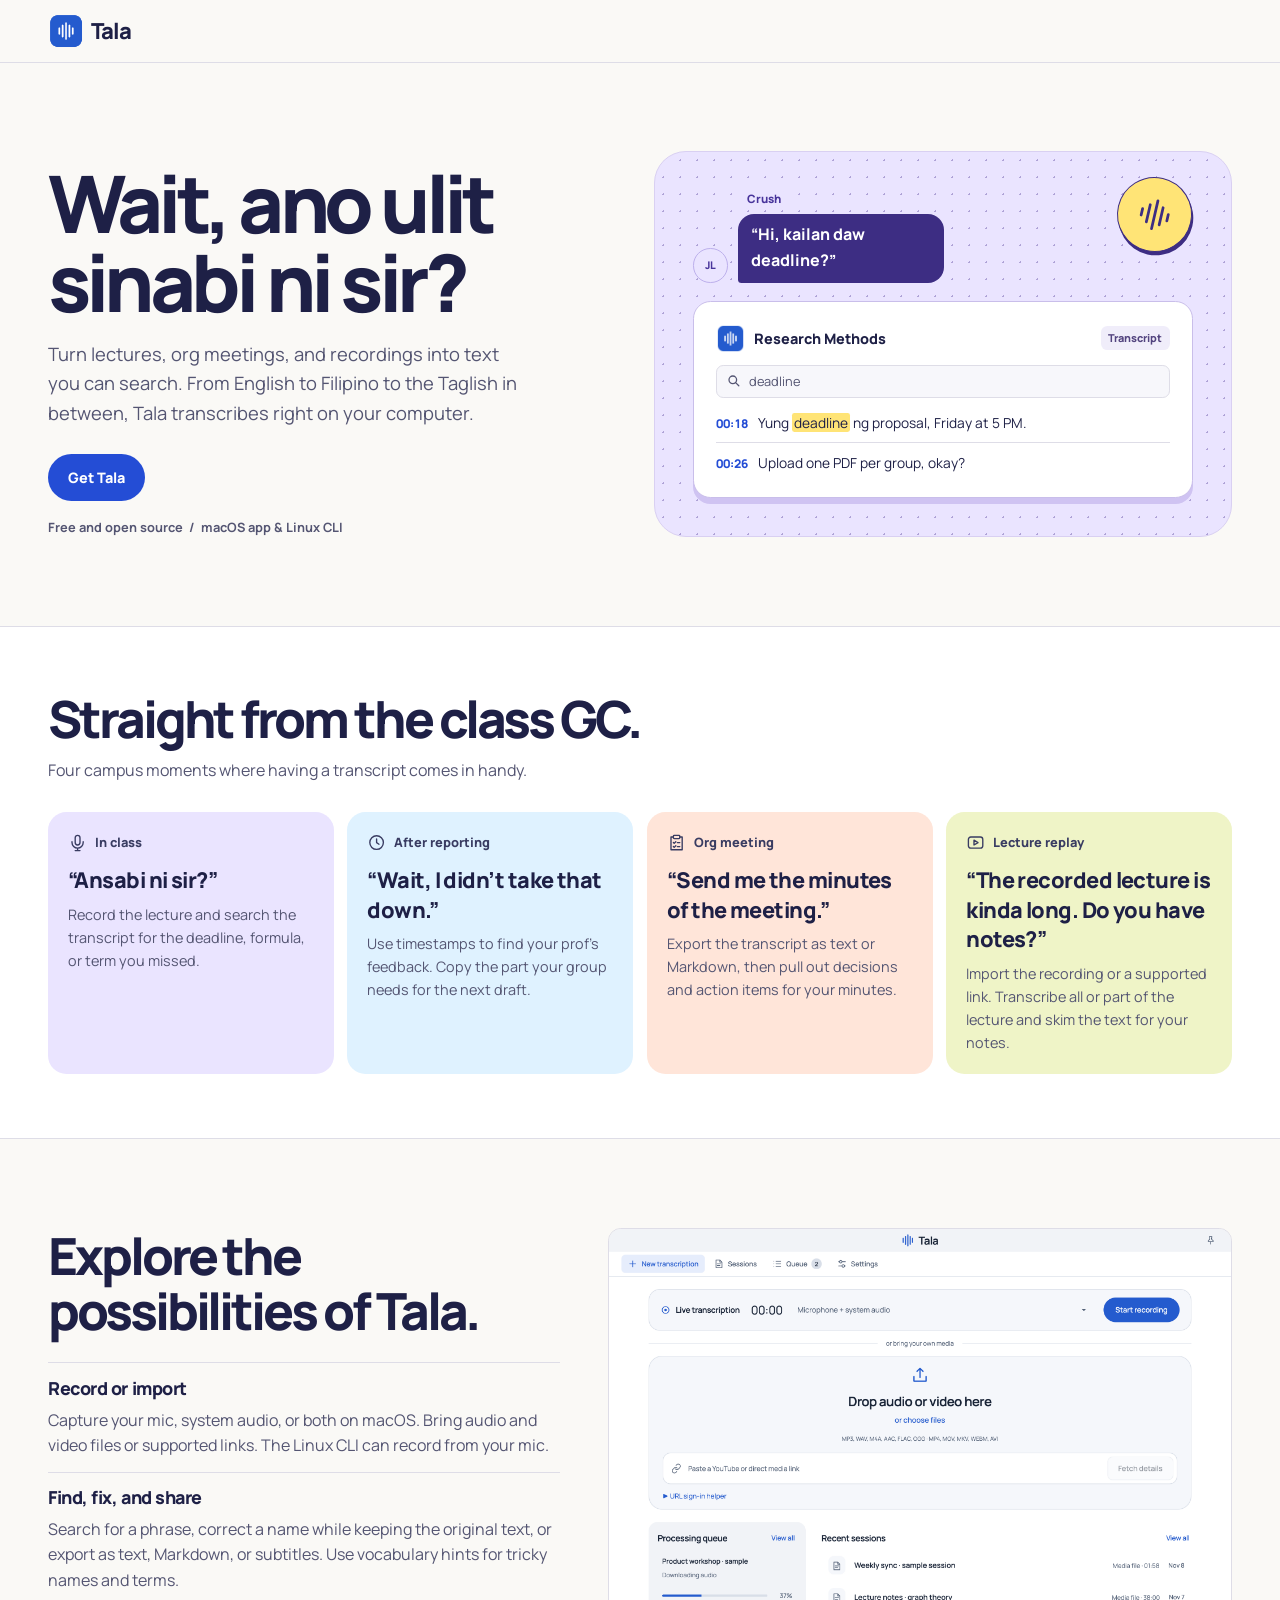
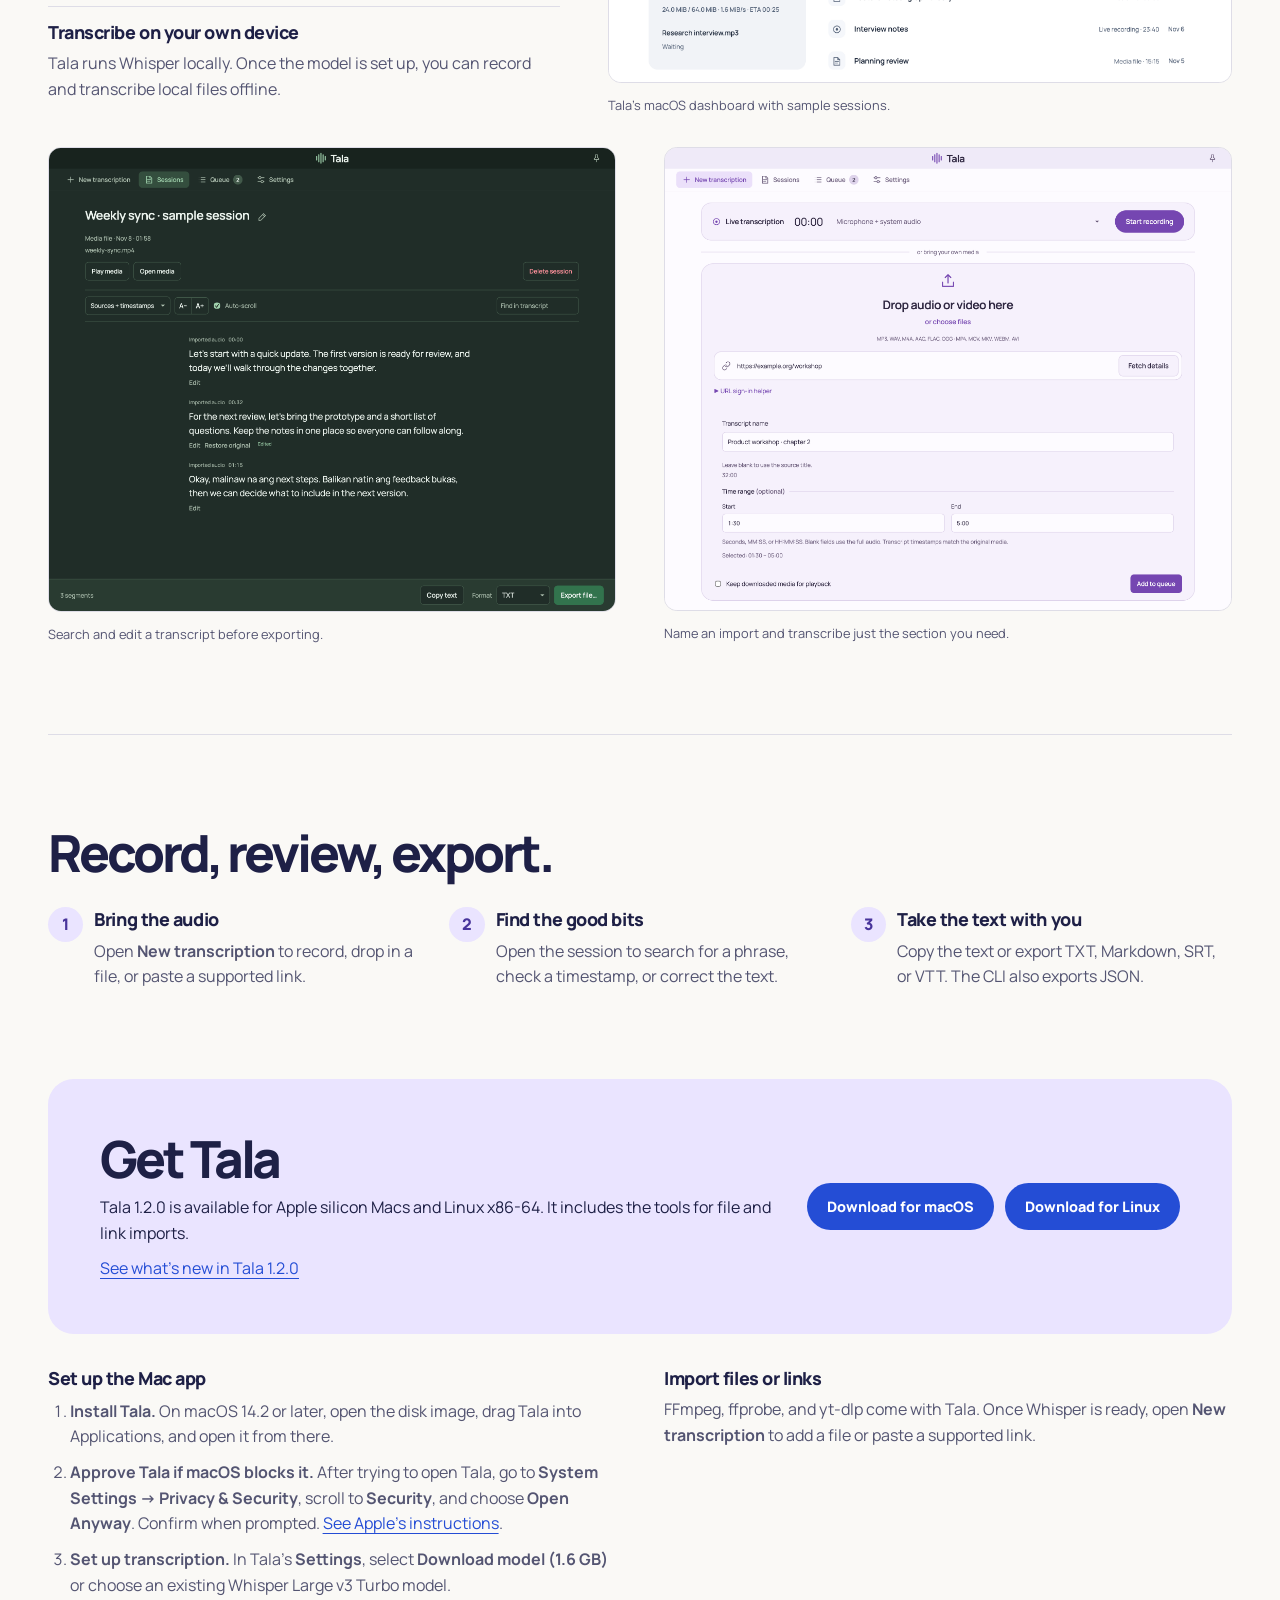
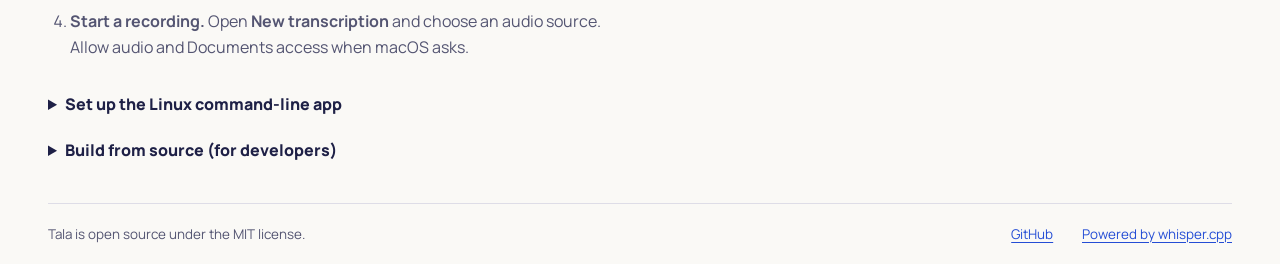
==== commit edc34ef1: "Add direct macOS and Linux downloads to the Tala site" ====
--- a/docs/index.html
+++ b/docs/index.html
@@ -168,18 +168,21 @@
 
     <section class="wrap installation" id="installation" aria-labelledby="install-title">
       <div class="download-panel">
-        <div>
+        <div class="download-copy">
           <h2 id="install-title">Get Tala</h2>
           <p>Tala 1.2.0 is available for Apple silicon Macs and Linux x86-64. It includes the tools for file and link imports.</p>
           <p><a href="https://github.com/Ajtn05/Tala/releases/tag/v1.2.0">See what’s new in Tala 1.2.0</a></p>
         </div>
-        <a class="button primary" href="https://github.com/Ajtn05/Tala/releases/latest">Download Tala</a>
+        <div class="download-actions">
+          <a class="button primary" href="https://github.com/Ajtn05/Tala/releases/latest/download/Tala.dmg">Download for macOS</a>
+          <a class="button primary" href="https://github.com/Ajtn05/Tala/releases/latest/download/tala-linux-x86_64.tar.gz">Download for Linux</a>
+        </div>
       </div>
       <div class="setup-grid install-guide">
         <article>
           <h3>Set up the Mac app</h3>
           <ol class="setup-steps">
-            <li><strong>Install Tala.</strong> On macOS 14.2 or later, open the disk image, drag Tala into Applications, and open it from there. <a href="https://github.com/Ajtn05/Tala/releases/latest/download/Tala.dmg">Download Tala.dmg</a>.</li>
+            <li><strong>Install Tala.</strong> On macOS 14.2 or later, open the disk image, drag Tala into Applications, and open it from there.</li>
             <li><strong>Approve Tala if macOS blocks it.</strong> After trying to open Tala, go to <strong>System Settings → Privacy &amp; Security</strong>, scroll to <strong>Security</strong>, and choose <strong>Open Anyway</strong>. Confirm when prompted. <a href="https://support.apple.com/en-ph/102445">See Apple’s instructions</a>.</li>
             <li><strong>Set up transcription.</strong> In Tala’s <strong>Settings</strong>, select <strong>Download model (1.6 GB)</strong> or choose an existing Whisper Large v3 Turbo model.</li>
             <li><strong>Start a recording.</strong> Open <strong>New transcription</strong> and choose an audio source. Allow audio and Documents access when macOS asks.</li>
@@ -192,7 +195,7 @@
       </div>
       <details class="setup">
         <summary>Set up the Linux command-line app</summary>
-        <p class="lede">Extract the archive, open a terminal in the extracted folder, and run this command to download the 1.6 GB transcription model. <a href="https://github.com/Ajtn05/Tala/releases/latest/download/tala-linux-x86_64.tar.gz">Download the Linux archive</a>.</p>
+        <p class="lede">Extract the archive, open a terminal in the extracted folder, and run this command to download the 1.6 GB transcription model.</p>
         <pre><code>./tala --ensure-model</code></pre>
         <p>Run <code>./tala --help</code> for recording and import options. Keep the extracted <code>tala-tools</code> folder next to the executable.</p>
       </details>
--- a/docs/assets/product.css
+++ b/docs/assets/product.css
@@ -351,6 +351,8 @@
 }
 
 .download-panel p { margin-top: .6rem; }
+.download-copy { flex: 1 1 25rem; }
+.download-actions { display: flex; flex-wrap: wrap; gap: .65rem; }
 .setup { margin-top: 1.25rem; color: var(--muted); }
 .setup summary { width: fit-content; cursor: pointer; color: var(--ink); font-weight: 800; }
 .setup-grid { margin-block: 1rem; }
@@ -397,6 +399,8 @@
   h1 { font-size: clamp(2.85rem, 14vw, 3.75rem); }
   .gallery, .steps, .setup-grid { grid-template-columns: minmax(0, 1fr); }
   .class-preview { border-radius: 1.25rem; }
+  .download-actions { width: 100%; }
+  .download-actions .button { width: 100%; }
 }
 
 @media (max-width: 29rem) {
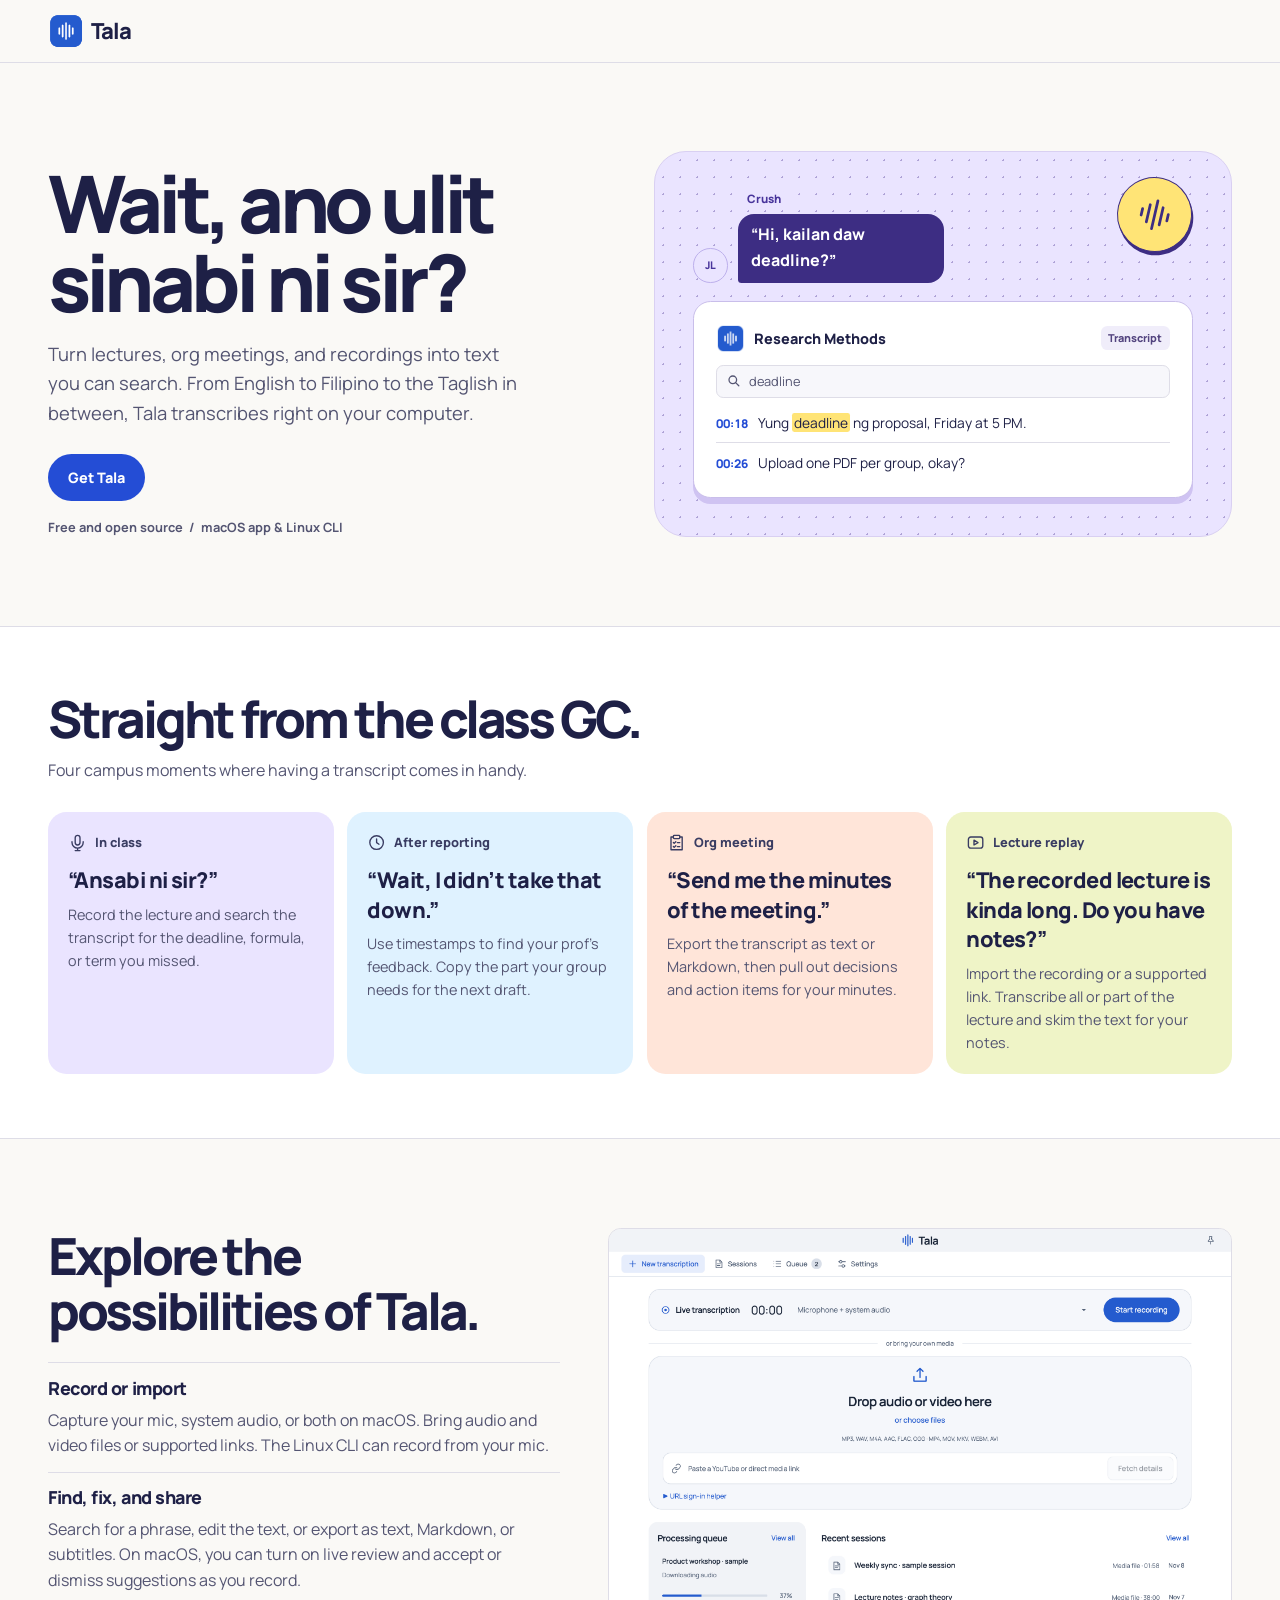
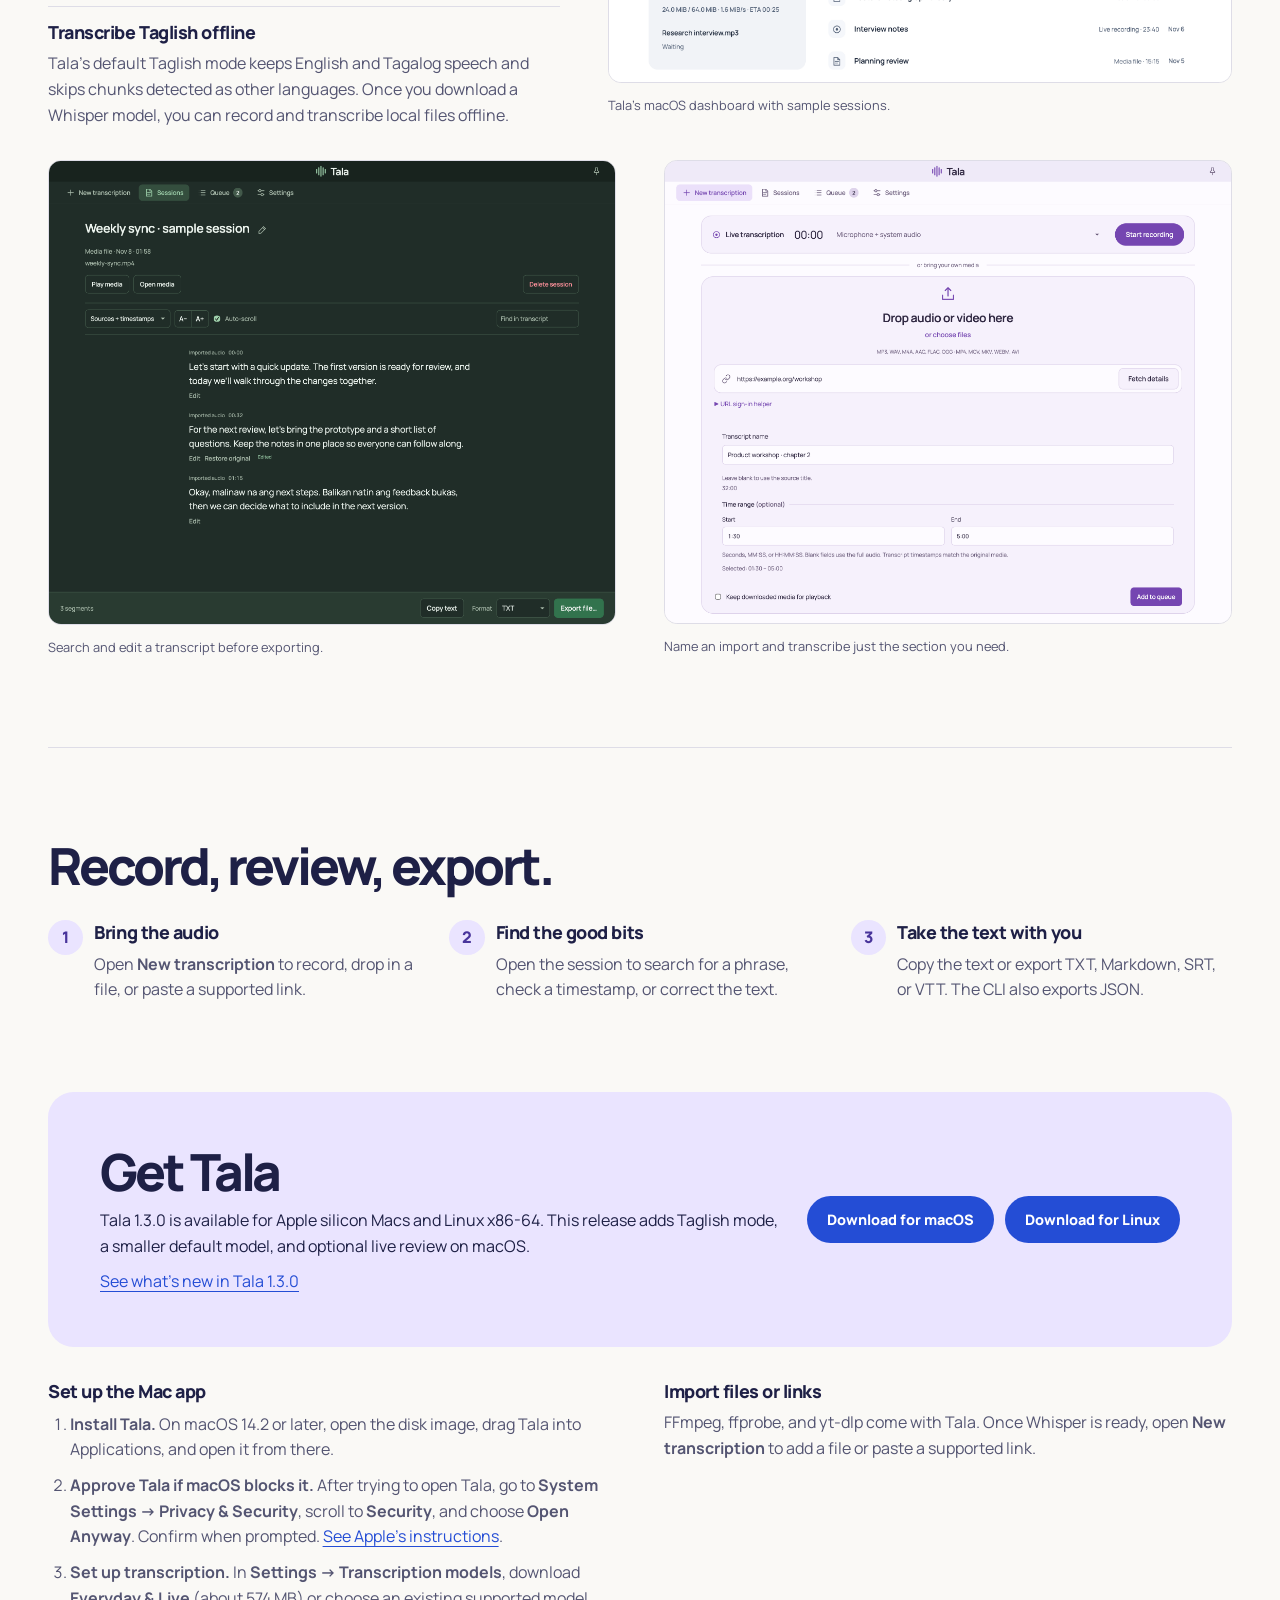
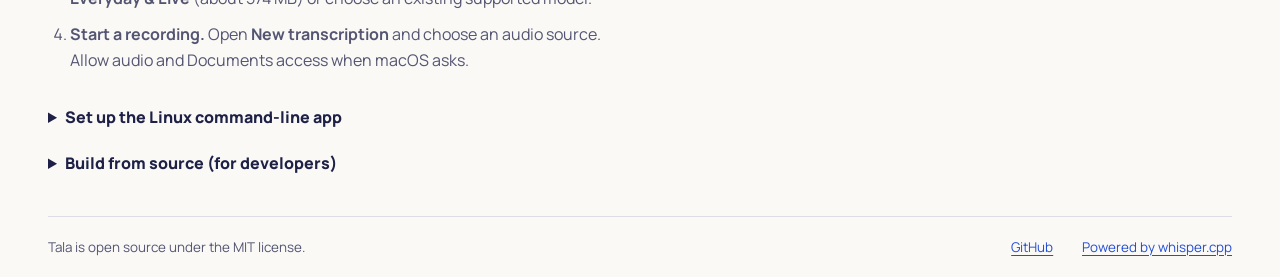
==== commit dbd9c6f0: "Prepare Tala 1.3.0 with Taglish and live transcript review" ====
--- a/docs/index.html
+++ b/docs/index.html
@@ -117,11 +117,11 @@
             </article>
             <article>
               <h3>Find, fix, and share</h3>
-              <p>Search for a phrase, correct a name while keeping the original text, or export as text, Markdown, or subtitles. Use vocabulary hints for tricky names and terms.</p>
+              <p>Search for a phrase, edit the text, or export as text, Markdown, or subtitles. On macOS, you can turn on live review and accept or dismiss suggestions as you record.</p>
             </article>
             <article>
-              <h3>Transcribe on your own device</h3>
-              <p>Tala runs Whisper locally. Once the model is set up, you can record and transcribe local files offline.</p>
+              <h3>Transcribe Taglish offline</h3>
+              <p>Tala’s default Taglish mode keeps English and Tagalog speech and skips chunks detected as other languages. Once you download a Whisper model, you can record and transcribe local files offline.</p>
             </article>
           </div>
         </div>
@@ -170,8 +170,8 @@
       <div class="download-panel">
         <div class="download-copy">
           <h2 id="install-title">Get Tala</h2>
-          <p>Tala 1.2.0 is available for Apple silicon Macs and Linux x86-64. It includes the tools for file and link imports.</p>
-          <p><a href="https://github.com/Ajtn05/Tala/releases/tag/v1.2.0">See what’s new in Tala 1.2.0</a></p>
+          <p>Tala 1.3.0 is available for Apple silicon Macs and Linux x86-64. This release adds Taglish mode, a smaller default model, and optional live review on macOS.</p>
+          <p><a href="https://github.com/Ajtn05/Tala/releases/tag/v1.3.0">See what’s new in Tala 1.3.0</a></p>
         </div>
         <div class="download-actions">
           <a class="button primary" href="https://github.com/Ajtn05/Tala/releases/latest/download/Tala.dmg">Download for macOS</a>
@@ -184,7 +184,7 @@
           <ol class="setup-steps">
             <li><strong>Install Tala.</strong> On macOS 14.2 or later, open the disk image, drag Tala into Applications, and open it from there.</li>
             <li><strong>Approve Tala if macOS blocks it.</strong> After trying to open Tala, go to <strong>System Settings → Privacy &amp; Security</strong>, scroll to <strong>Security</strong>, and choose <strong>Open Anyway</strong>. Confirm when prompted. <a href="https://support.apple.com/en-ph/102445">See Apple’s instructions</a>.</li>
-            <li><strong>Set up transcription.</strong> In Tala’s <strong>Settings</strong>, select <strong>Download model (1.6 GB)</strong> or choose an existing Whisper Large v3 Turbo model.</li>
+            <li><strong>Set up transcription.</strong> In <strong>Settings → Transcription models</strong>, download <strong>Everyday &amp; Live</strong> (about 574 MB) or choose an existing supported model.</li>
             <li><strong>Start a recording.</strong> Open <strong>New transcription</strong> and choose an audio source. Allow audio and Documents access when macOS asks.</li>
           </ol>
         </article>
@@ -195,7 +195,7 @@
       </div>
       <details class="setup">
         <summary>Set up the Linux command-line app</summary>
-        <p class="lede">Extract the archive, open a terminal in the extracted folder, and run this command to download the 1.6 GB transcription model.</p>
+        <p class="lede">Extract the archive, open a terminal in the extracted folder, and run this command to download the default Whisper model (about 574 MB).</p>
         <pre><code>./tala --ensure-model</code></pre>
         <p>Run <code>./tala --help</code> for recording and import options. Keep the extracted <code>tala-tools</code> folder next to the executable.</p>
       </details>
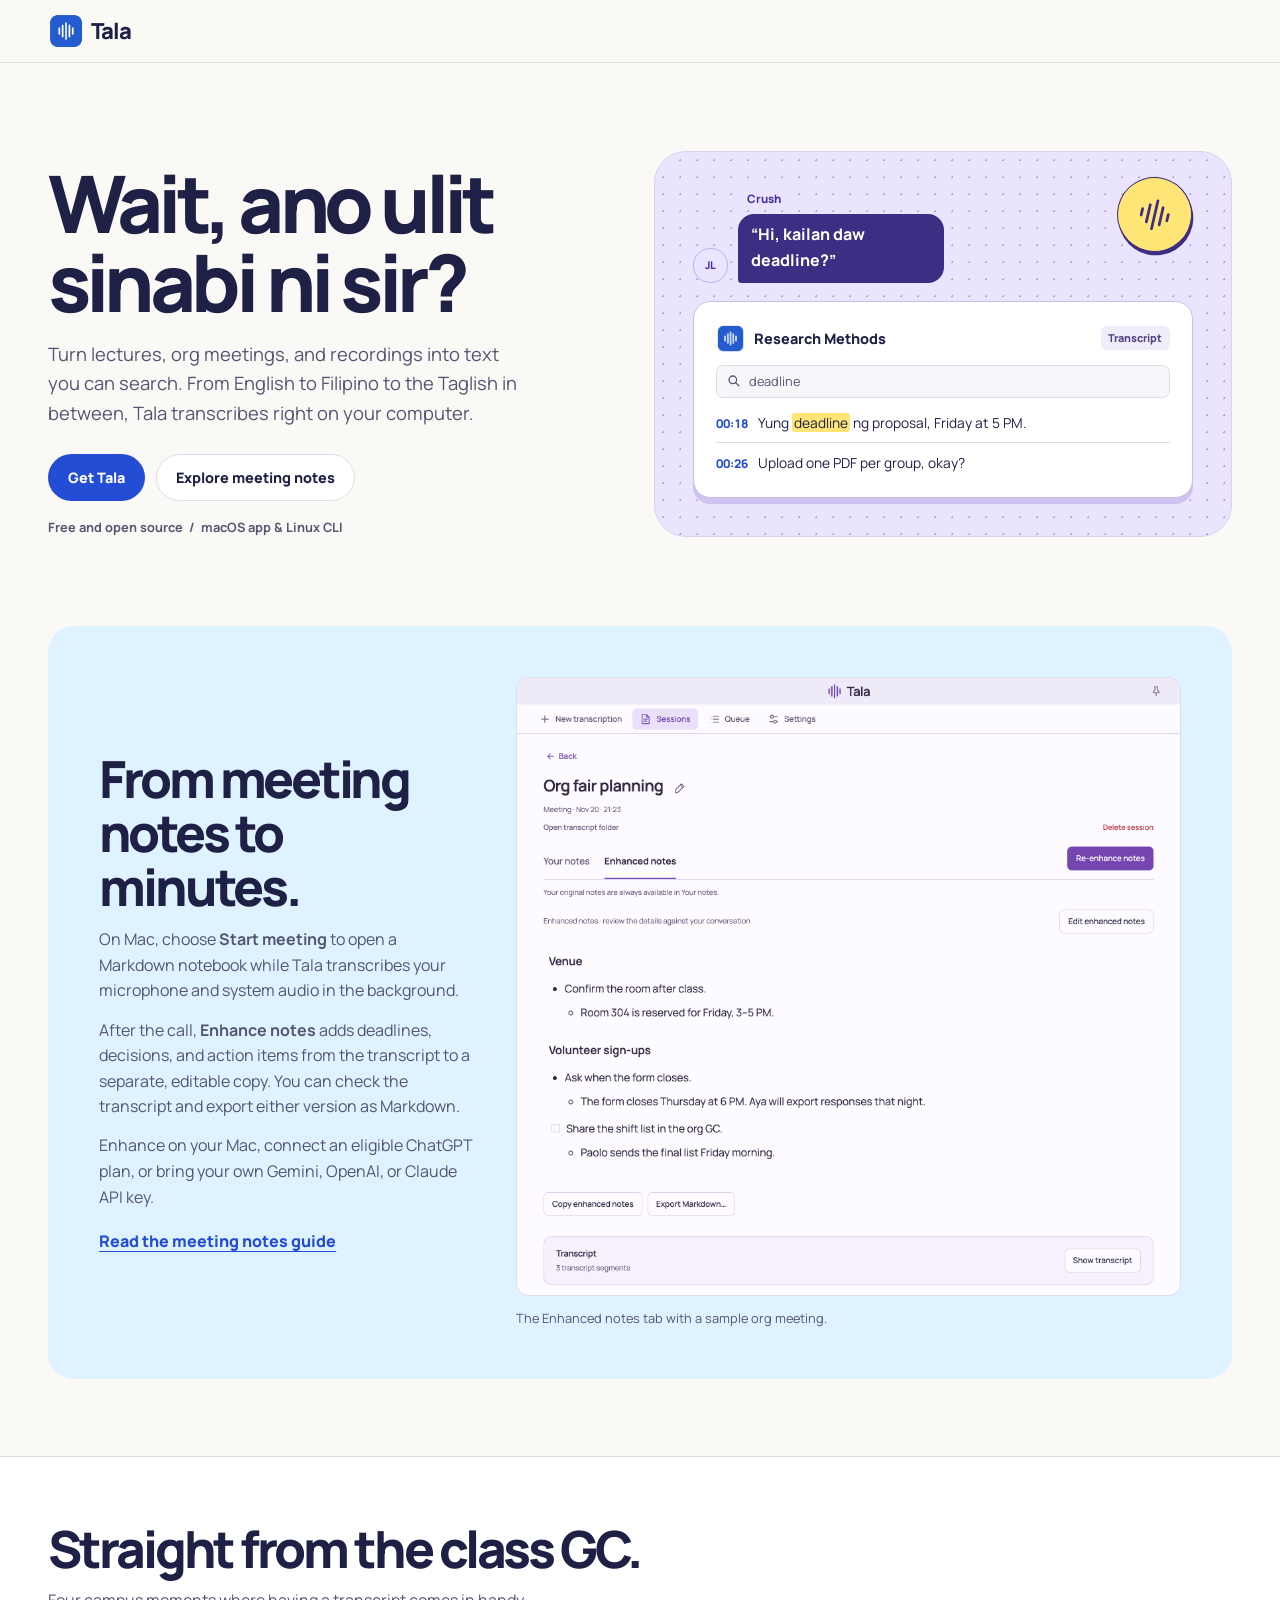
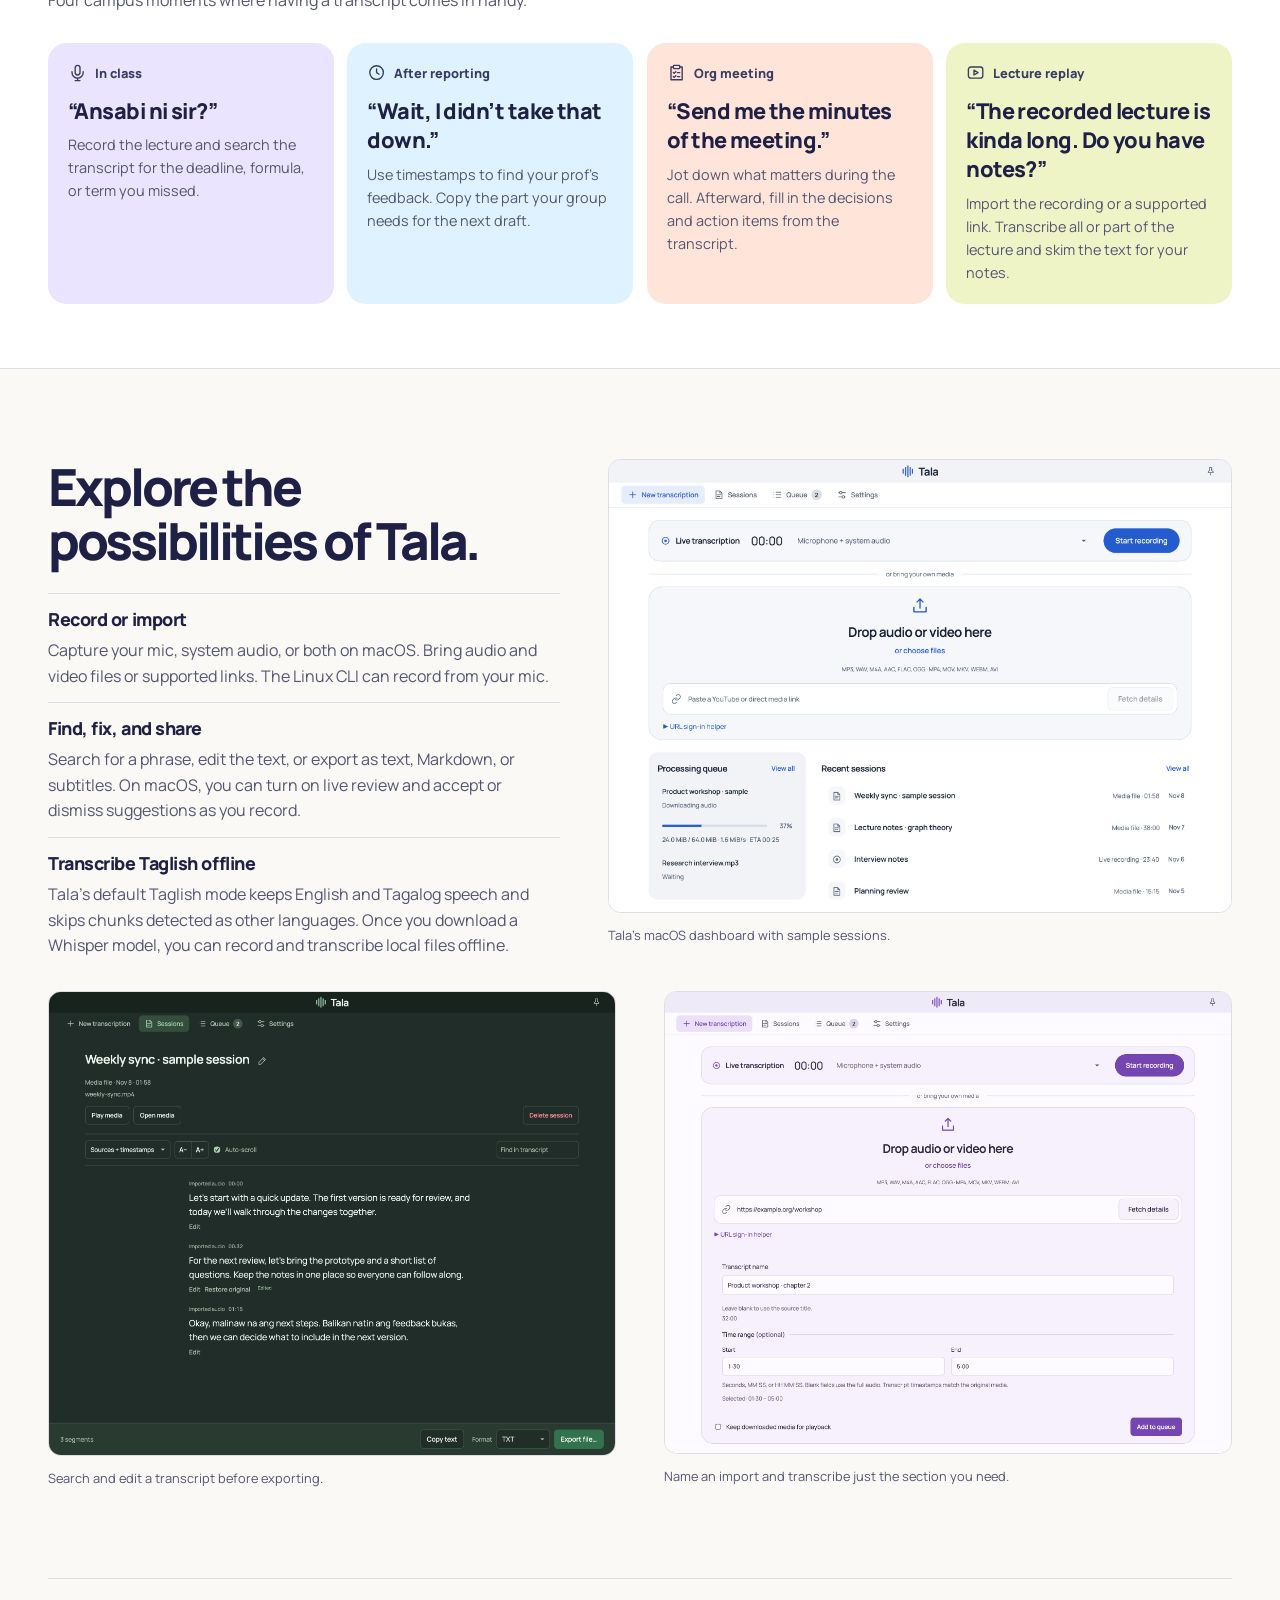
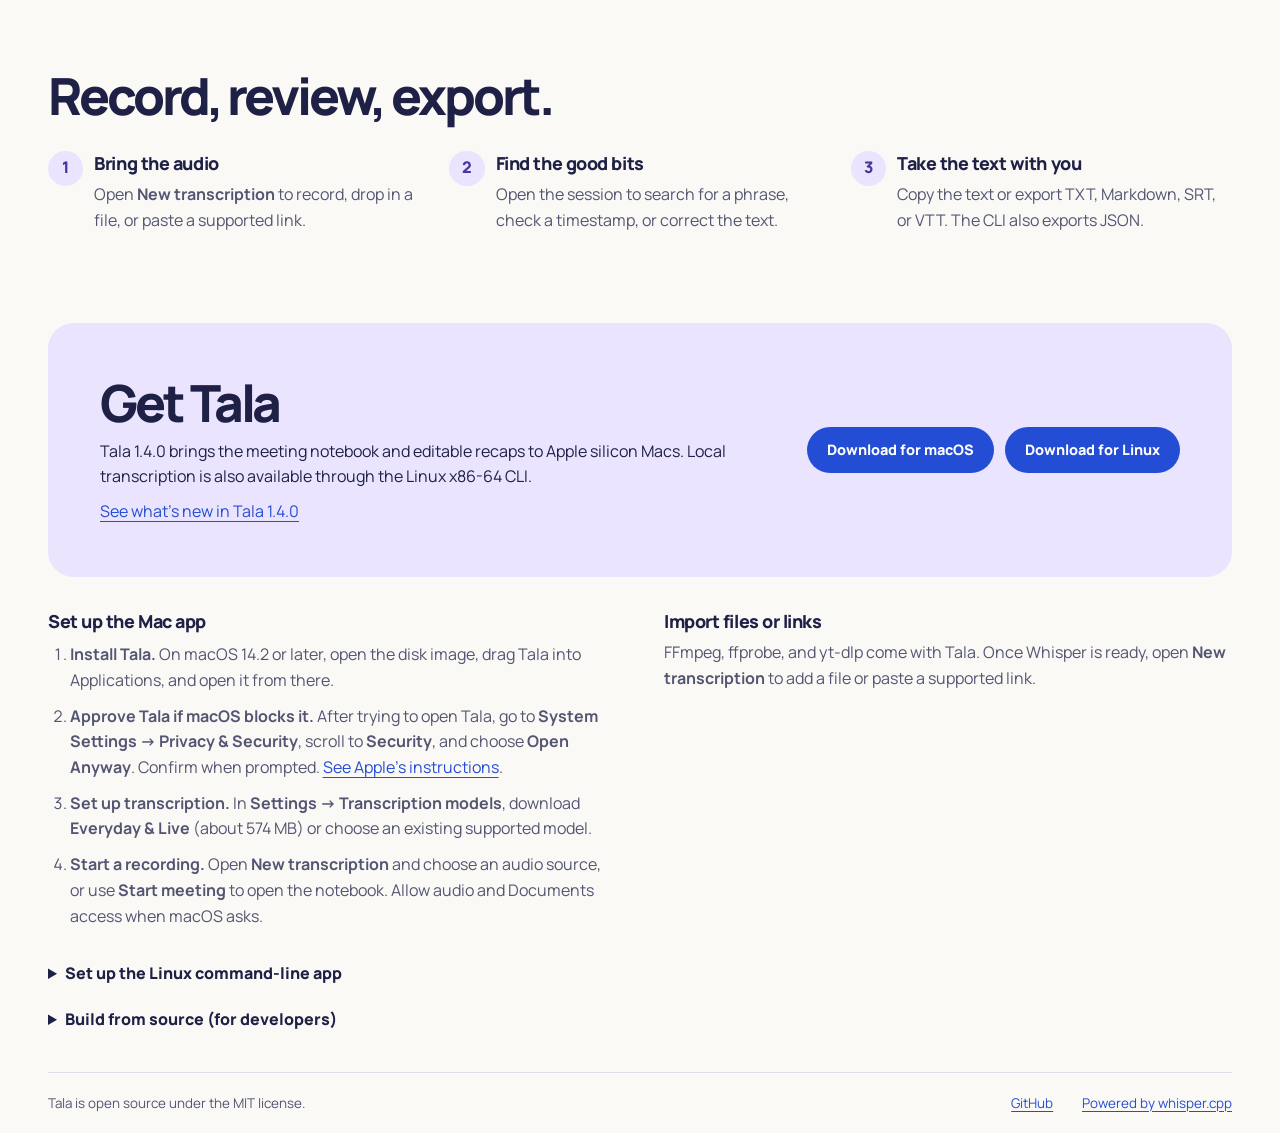
==== commit e29e462b: "Release Tala 1.4.0 with meeting notes" ====
--- a/docs/index.html
+++ b/docs/index.html
@@ -3,7 +3,7 @@
 <head>
   <meta charset="utf-8">
   <meta name="viewport" content="width=device-width, initial-scale=1">
-  <meta name="description" content="Turn lectures, org meetings, and voice recordings into searchable transcripts with Tala. English, Filipino, and Taglish transcription runs on your own computer.">
+  <meta name="description" content="Transcribe lectures and recordings locally in English, Filipino, or Taglish. Take meeting notes on your Mac and turn them into an editable recap with Tala.">
   <meta name="theme-color" content="#faf9f6">
   <title>Tala | For every “ansabi ni sir?”</title>
   <link rel="icon" href="assets/tala-icon.png" type="image/png">
@@ -25,6 +25,7 @@
         <p class="intro-description">Turn lectures, org meetings, and recordings into text you can search. From English to Filipino to the Taglish in between, Tala transcribes right on your computer.</p>
         <div class="actions">
           <a class="button primary" href="#installation">Get Tala</a>
+          <a class="button secondary" href="#meeting-notes">Explore meeting notes</a>
         </div>
         <p class="platform">Free and open source <span aria-hidden="true">/</span> macOS app &amp; Linux CLI</p>
       </div>
@@ -62,6 +63,22 @@
       </figure>
     </section>
 
+    <section class="wrap meeting-feature" id="meeting-notes" aria-labelledby="meeting-title">
+      <div class="meeting-copy">
+        <h2 id="meeting-title">From meeting notes to minutes.</h2>
+        <p>On Mac, choose <strong>Start meeting</strong> to open a Markdown notebook while Tala transcribes your microphone and system audio in the background.</p>
+        <p>After the call, <strong>Enhance notes</strong> adds deadlines, decisions, and action items from the transcript to a separate, editable copy. You can check the transcript and export either version as Markdown.</p>
+        <p>Enhance on your Mac, connect an eligible ChatGPT plan, or bring your own Gemini, OpenAI, or Claude API key.</p>
+        <a class="meeting-guide" href="https://github.com/Ajtn05/Tala/blob/main/docs/meetings.md">Read the meeting notes guide</a>
+      </div>
+      <figure class="product-shot">
+        <a href="screenshots/meeting-enhanced.png">
+          <img src="screenshots/meeting-enhanced.png" width="2000" height="1860" alt="Tala’s Enhanced notes tab with an editable recap, decisions, and a task checklist" loading="lazy">
+        </a>
+        <figcaption>The Enhanced notes tab with a sample org meeting.</figcaption>
+      </figure>
+    </section>
+
     <section class="campus-section" id="use-cases" aria-labelledby="uses-title">
       <div class="wrap section">
         <h2 id="uses-title">Straight from the class GC.</h2>
@@ -91,7 +108,7 @@
               Org meeting
             </div>
             <h3>“Send me the minutes of the meeting.”</h3>
-            <p>Export the transcript as text or Markdown, then pull out decisions and action items for your minutes.</p>
+            <p>Jot down what matters during the call. Afterward, fill in the decisions and action items from the transcript.</p>
           </article>
 
           <article class="campus-card replay-card">
@@ -170,8 +187,8 @@
       <div class="download-panel">
         <div class="download-copy">
           <h2 id="install-title">Get Tala</h2>
-          <p>Tala 1.3.0 is available for Apple silicon Macs and Linux x86-64. This release adds Taglish mode, a smaller default model, and optional live review on macOS.</p>
-          <p><a href="https://github.com/Ajtn05/Tala/releases/tag/v1.3.0">See what’s new in Tala 1.3.0</a></p>
+          <p>Tala 1.4.0 brings the meeting notebook and editable recaps to Apple silicon Macs. Local transcription is also available through the Linux x86-64 CLI.</p>
+          <p><a href="https://github.com/Ajtn05/Tala/releases/tag/v1.4.0">See what’s new in Tala 1.4.0</a></p>
         </div>
         <div class="download-actions">
           <a class="button primary" href="https://github.com/Ajtn05/Tala/releases/latest/download/Tala.dmg">Download for macOS</a>
@@ -185,7 +202,7 @@
             <li><strong>Install Tala.</strong> On macOS 14.2 or later, open the disk image, drag Tala into Applications, and open it from there.</li>
             <li><strong>Approve Tala if macOS blocks it.</strong> After trying to open Tala, go to <strong>System Settings → Privacy &amp; Security</strong>, scroll to <strong>Security</strong>, and choose <strong>Open Anyway</strong>. Confirm when prompted. <a href="https://support.apple.com/en-ph/102445">See Apple’s instructions</a>.</li>
             <li><strong>Set up transcription.</strong> In <strong>Settings → Transcription models</strong>, download <strong>Everyday &amp; Live</strong> (about 574 MB) or choose an existing supported model.</li>
-            <li><strong>Start a recording.</strong> Open <strong>New transcription</strong> and choose an audio source. Allow audio and Documents access when macOS asks.</li>
+            <li><strong>Start a recording.</strong> Open <strong>New transcription</strong> and choose an audio source, or use <strong>Start meeting</strong> to open the notebook. Allow audio and Documents access when macOS asks.</li>
           </ol>
         </article>
         <article>
--- a/docs/assets/product.css
+++ b/docs/assets/product.css
@@ -300,6 +300,19 @@
 }
 
 .feature-overview { grid-template-columns: minmax(0, .82fr) minmax(0, 1fr); }
+.meeting-feature {
+  display: grid;
+  grid-template-columns: minmax(0, .72fr) minmax(0, 1.28fr);
+  align-items: center;
+  gap: clamp(1.4rem, 3.3vw, 3.1rem);
+  margin-bottom: clamp(3rem, 6vw, 5rem);
+  padding: clamp(1.35rem, 4vw, 3.25rem);
+  border-radius: 1.6rem;
+  background: var(--sky);
+}
+.meeting-copy h2 { text-wrap: initial; }
+.meeting-copy p { max-width: 48ch; margin-top: .85rem; color: var(--muted); }
+.meeting-guide { display: inline-block; margin-top: 1.15rem; font-weight: 800; }
 .feature-list { margin-top: 1.6rem; }
 .feature-list article { border-top: 1px solid var(--line); padding-block: .8rem; }
 .feature-list article:last-child { padding-bottom: 0; }
@@ -386,7 +399,7 @@
 }
 
 @media (max-width: 48rem) {
-  .introduction, .feature-overview { grid-template-columns: minmax(0, 1fr); }
+  .introduction, .feature-overview, .meeting-feature { grid-template-columns: minmax(0, 1fr); }
   .introduction { gap: 2rem; }
   h1 { max-width: 14ch; }
   .class-preview { max-width: 38rem; }
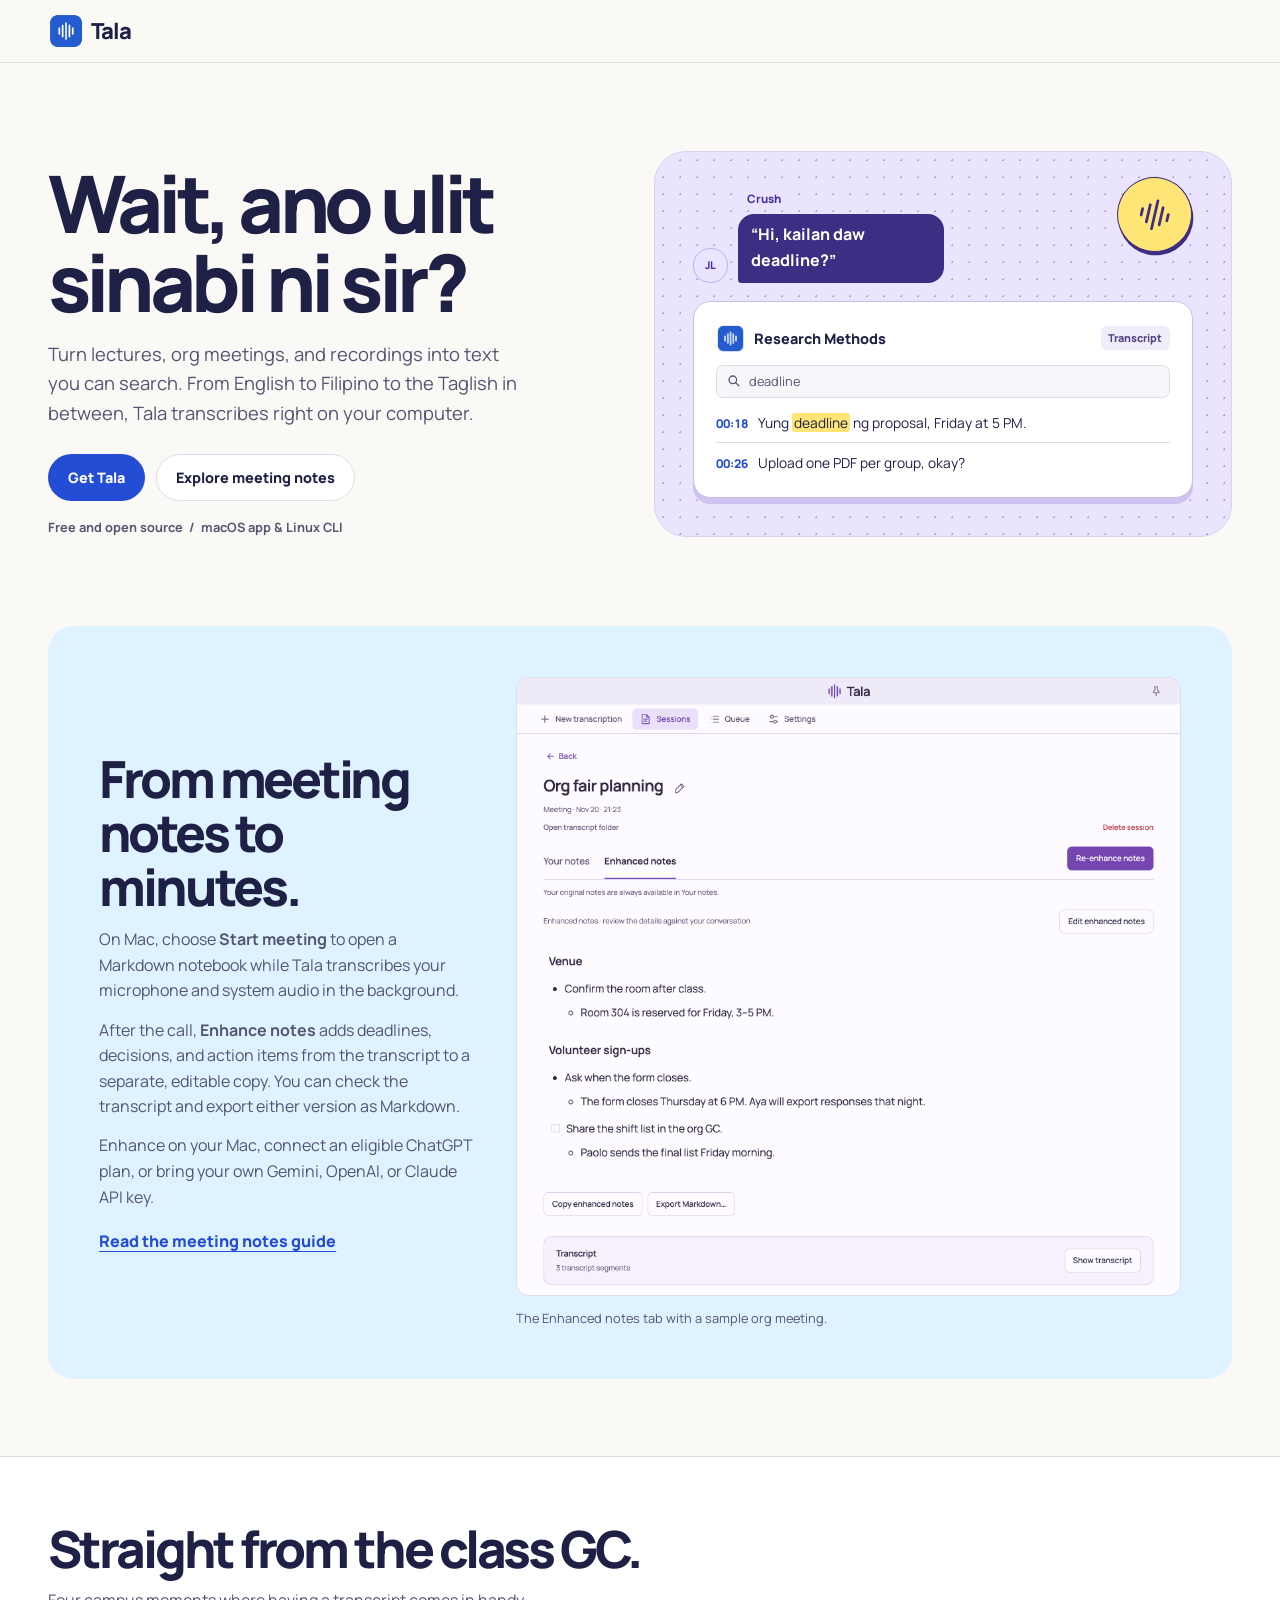
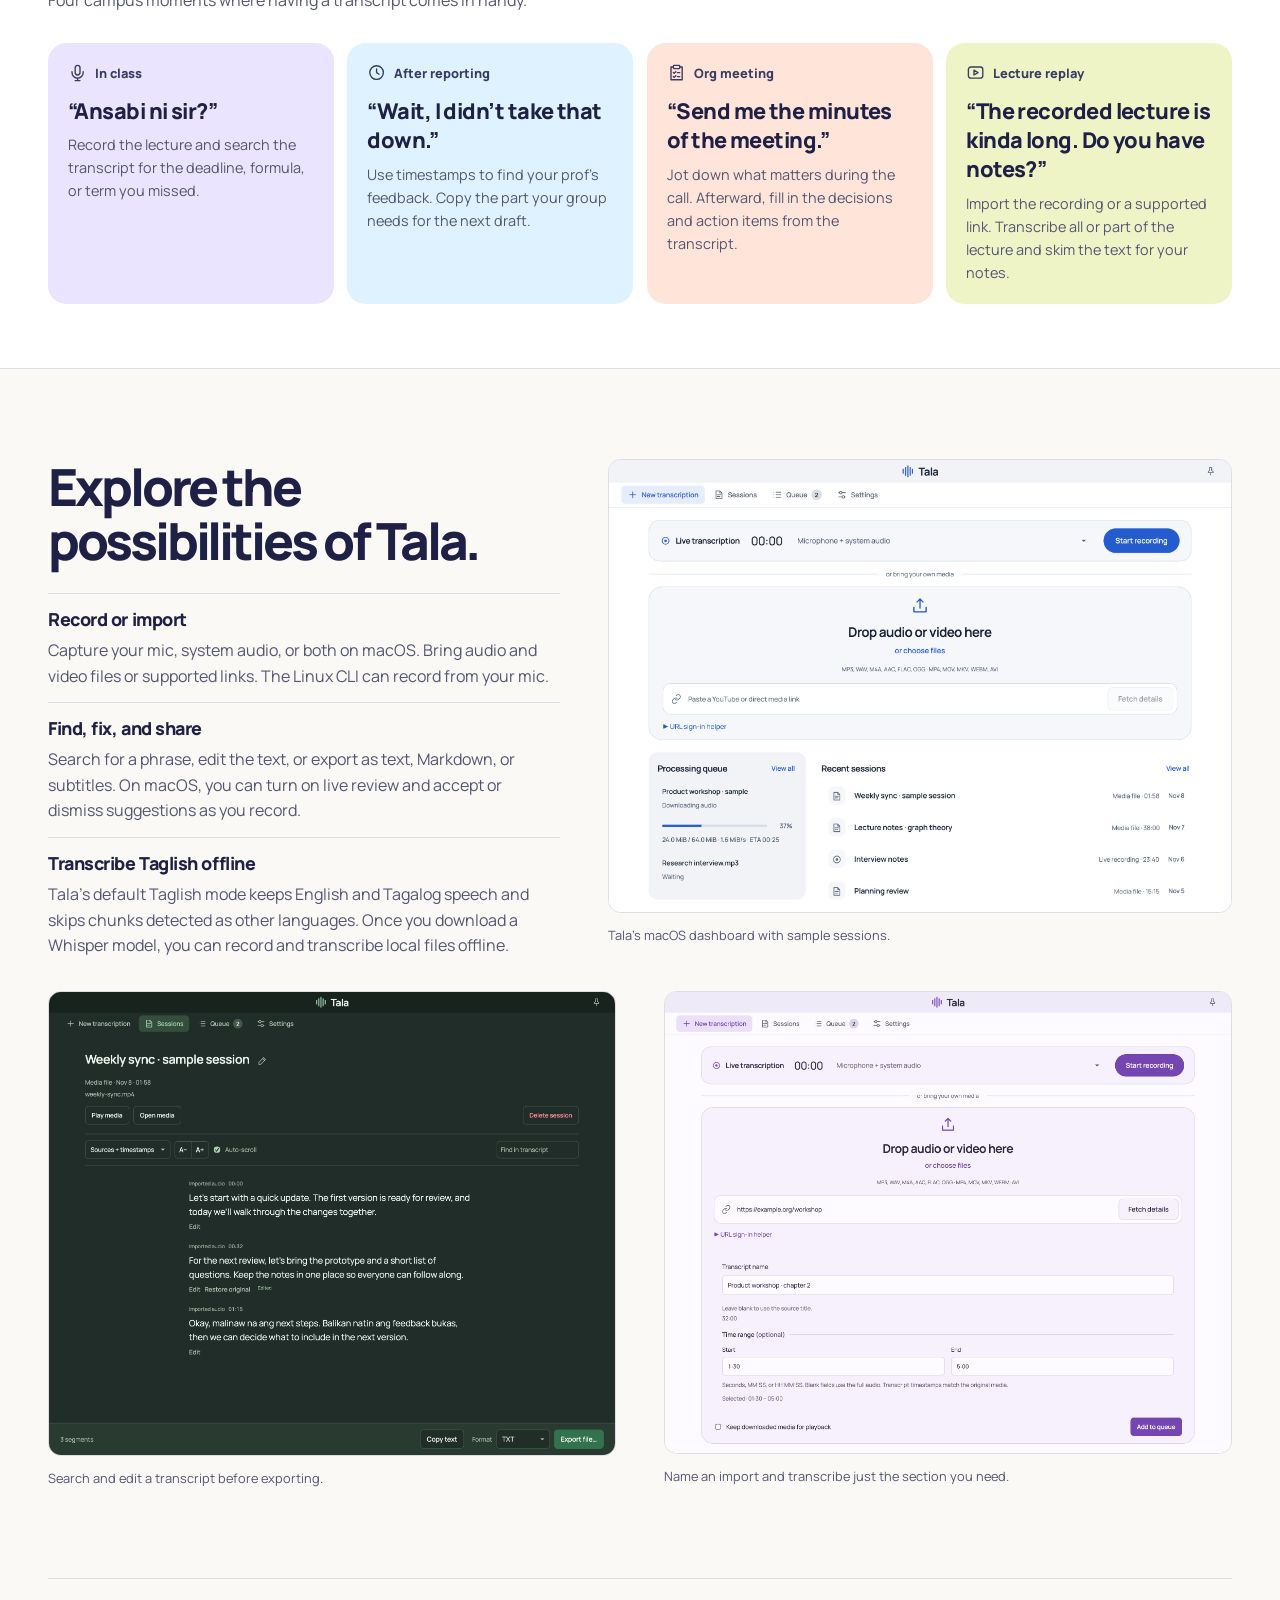
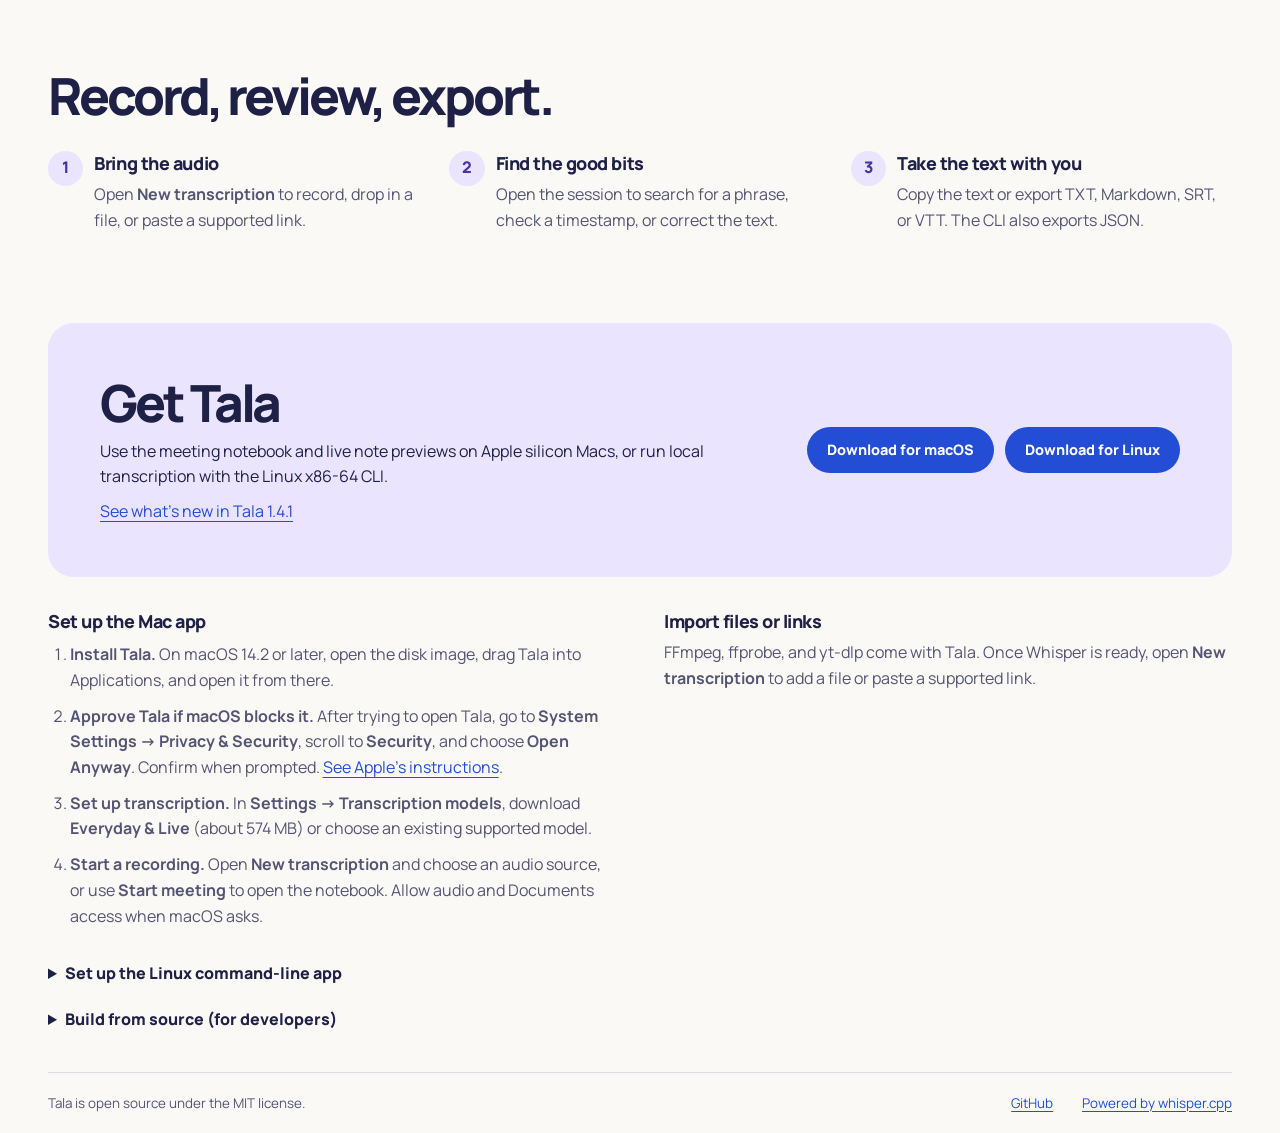
==== commit 2e1665a8: "Release Tala 1.4.1 with live notes and pinned transcript controls" ====
--- a/docs/index.html
+++ b/docs/index.html
@@ -187,8 +187,8 @@
       <div class="download-panel">
         <div class="download-copy">
           <h2 id="install-title">Get Tala</h2>
-          <p>Tala 1.4.0 brings the meeting notebook and editable recaps to Apple silicon Macs. Local transcription is also available through the Linux x86-64 CLI.</p>
-          <p><a href="https://github.com/Ajtn05/Tala/releases/tag/v1.4.0">See what’s new in Tala 1.4.0</a></p>
+          <p>Use the meeting notebook and live note previews on Apple silicon Macs, or run local transcription with the Linux x86-64 CLI.</p>
+          <p><a href="https://github.com/Ajtn05/Tala/releases/tag/v1.4.1">See what’s new in Tala 1.4.1</a></p>
         </div>
         <div class="download-actions">
           <a class="button primary" href="https://github.com/Ajtn05/Tala/releases/latest/download/Tala.dmg">Download for macOS</a>
